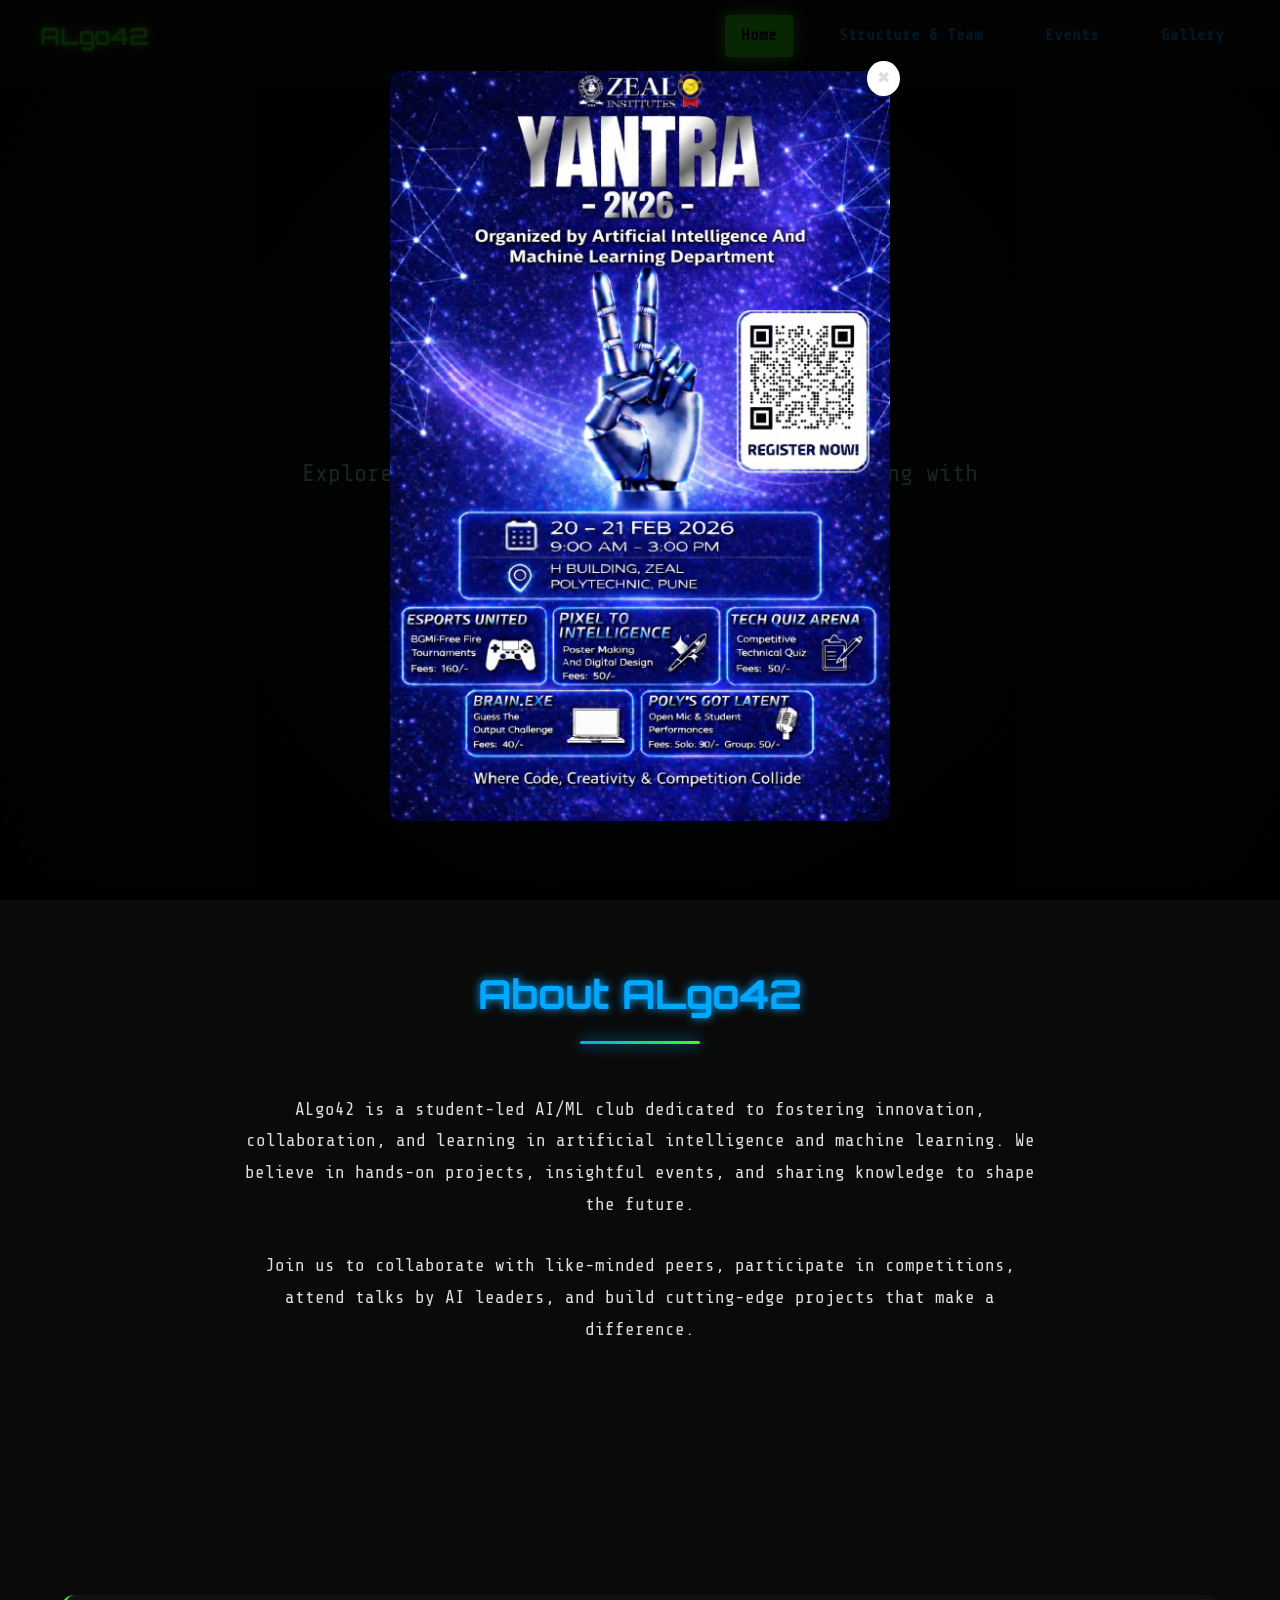
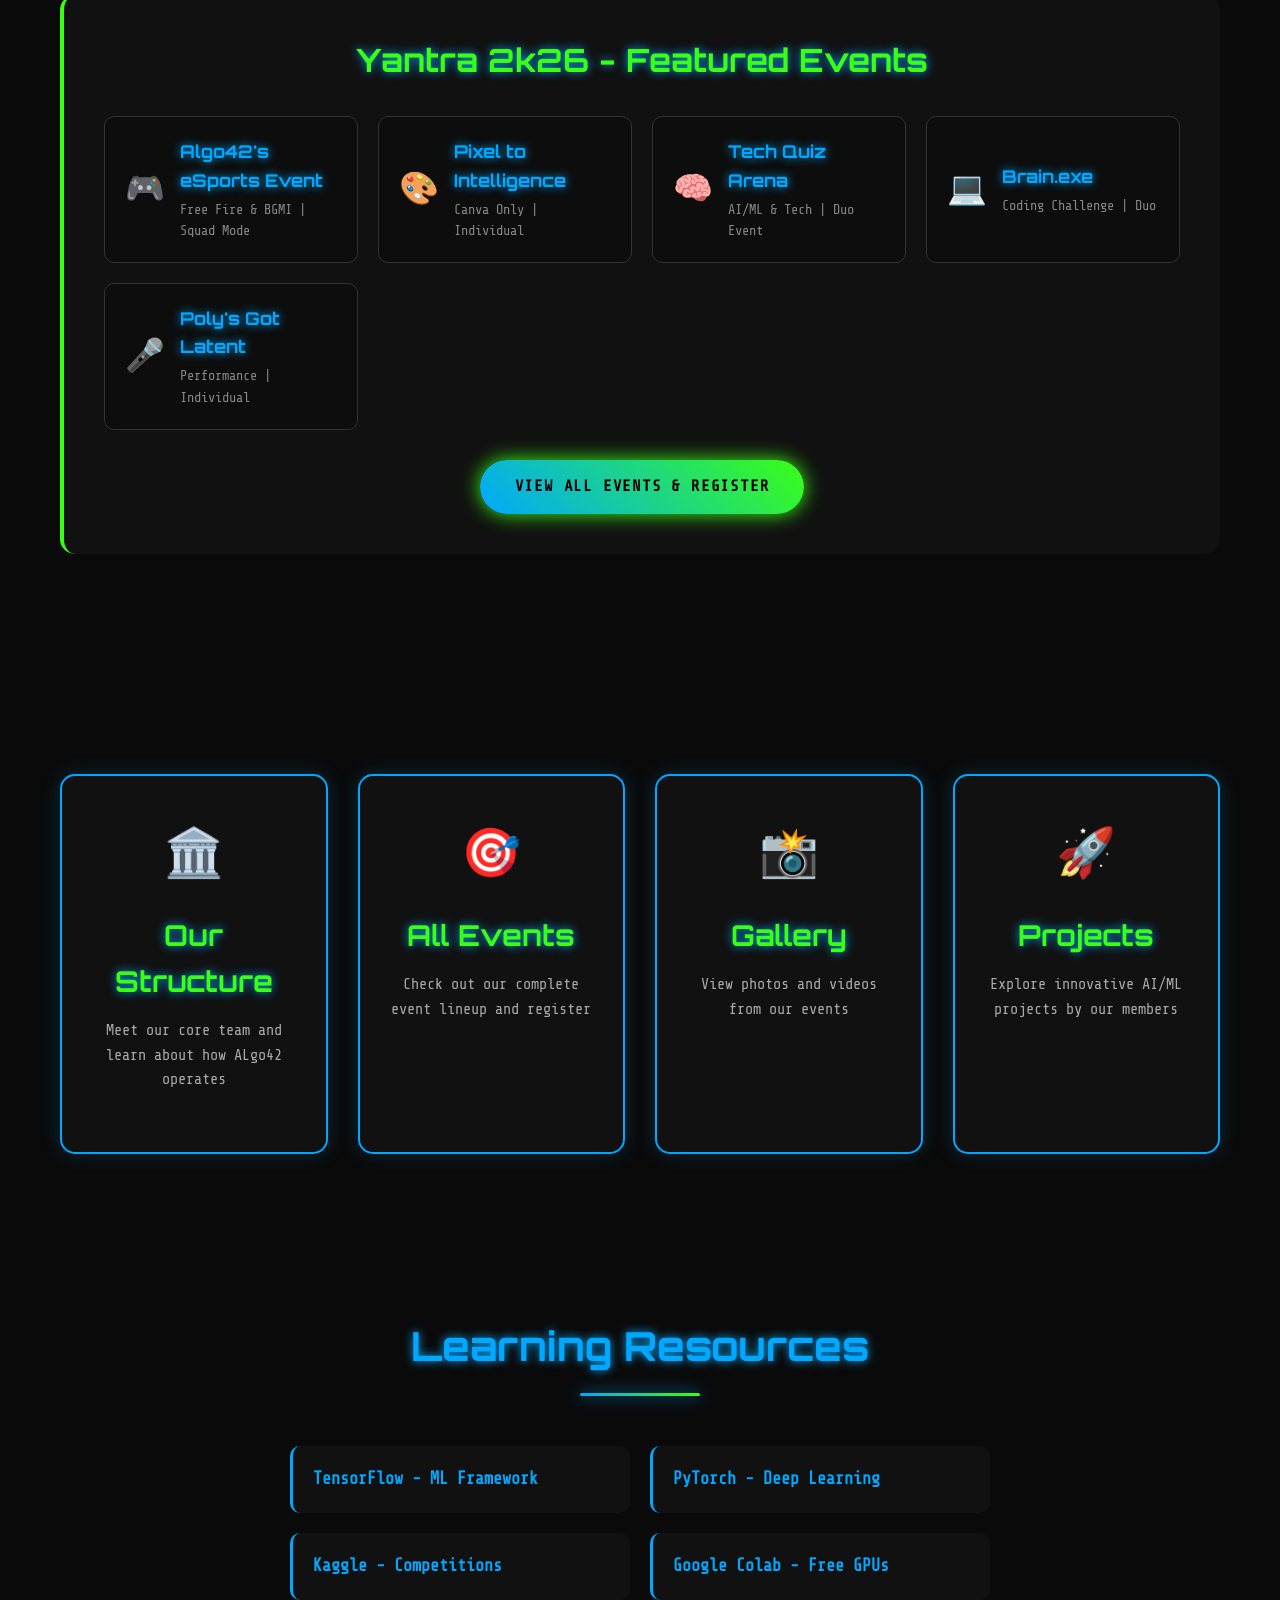
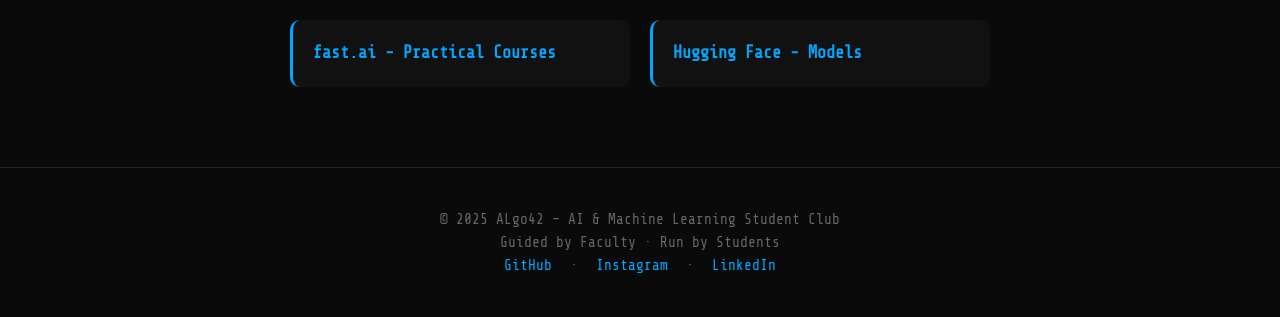
==== index.html @ fb11dc71 "Update event poster image in popup" ====
<!DOCTYPE html>
<html lang="en">
<head>
  <meta charset="UTF-8" />
  <meta name="viewport" content="width=device-width, initial-scale=1" />
  <title>ALgo42 - AI & Machine Learning Student Club | Events, Workshops & Projects</title>
  
  <!-- SEO Meta Tags -->
  <meta name="description" content="ALgo42 is a student-led AI/ML club fostering innovation through hands-on projects, workshops, hackathons, and tech events. Join our community of AI enthusiasts!" />
  <meta name="keywords" content="ALgo42, AI club, machine learning, student club, tech events, AI workshops, ML projects, hackathons, artificial intelligence, tech community" />
  <meta name="author" content="ALgo42 AI/ML Club" />
  <meta name="robots" content="index, follow" />
  
  <!-- Open Graph Meta Tags for Social Media -->
  <meta property="og:title" content="ALgo42 - AI & Machine Learning Student Club" />
  <meta property="og:description" content="Join ALgo42 for AI/ML events, workshops, and projects. First Fest 2025 coming soon!" />
  <meta property="og:type" content="website" />
  <meta property="og:url" content="https://algo42.vercel.app" />
  <meta property="og:image" content="https://algo42.vercel.app/assets/images/og-image.jpg" />
  <meta property="og:site_name" content="ALgo42" />
  
  <!-- Twitter Card Meta Tags -->
  <meta name="twitter:card" content="summary_large_image" />
  <meta name="twitter:title" content="ALgo42 - AI & ML Student Club" />
  <meta name="twitter:description" content="Student-led AI/ML club with events, workshops, and projects." />
  <meta name="twitter:image" content="https://algo42.vercel.app/assets/images/twitter-card.jpg" />
  
  <!-- Canonical URL -->
  <link rel="canonical" href="https://algo42.vercel.app/" />
  
  <!-- Structured Data (JSON-LD) -->
  <script type="application/ld+json">
  {
    "@context": "https://schema.org",
    "@type": "Organization",
    "name": "ALgo42",
    "description": "Student AI/ML club dedicated to fostering innovation in artificial intelligence and machine learning",
    "url": "https://algo42.vercel.app",
    "logo": "https://algo42.vercel.app/assets/images/logo.png",
    "sameAs": [
      "https://github.com/algo42",
      "https://instagram.com/algo42",
      "https://linkedin.com/company/algo42"
    ],
    "contactPoint": {
      "@type": "ContactPoint",
      "contactType": "General Inquiry",
      "email": "contact@algo42.com"
    }
  }
  </script>
  
  <link rel="icon" href="data:,">
  
  <link rel="stylesheet" href="css/style.css">
</head>
<!-- Poster Popup -->
<div id="posterPopup" class="popup-overlay">
  
  <div class="popup-content">
    <span class="close-btn" onclick="closePopup()">✖</span>

    <a href="/registration.html">
      <img src="PosterYantra2k26.jpeg" alt="Event Poster" class="popup-poster">
    </a>

  </div>

</div>
<script>

window.onload = function() {
  document.getElementById("posterPopup").style.display = "flex";
}

function closePopup() {
  document.getElementById("posterPopup").style.display = "none";
}

</script>

<body>

  <nav>
    <div class="nav-container">
      <div class="nav-logo">ALgo42</div>
      <button class="hamburger" aria-label="Toggle menu">
        <span></span>
        <span></span>
        <span></span>
      </button>
      <ul id="nav-menu">
        <li><a href="index.html" class="active">Home</a></li>
        <li><a href="structure.html">Structure & Team</a></li>
        <li><a href="events.html">Events</a></li>
        <li><a href="gallery.html">Gallery</a></li>
      </ul>
    </div>
  </nav>

  <header id="hero">
    <h1>ALgo42</h1>
    <p>Explore the frontier of AI and Machine Learning with us. Innovate. Learn. Create.</p>
    <a href="events.html" class="btn">Register Here!</a>
  </header>

  <main>

    <!-- About Section -->
    <section id="about" class="fade-in">
      <div class="section-header">
        <h2>About ALgo42</h2>
      </div>
      <p>
        ALgo42 is a student-led AI/ML club dedicated to fostering innovation, collaboration, and learning in artificial intelligence and machine learning. We believe in hands-on projects, insightful events, and sharing knowledge to shape the future.
      </p>
      <p>
        Join us to collaborate with like-minded peers, participate in competitions, attend talks by AI leaders, and build cutting-edge projects that make a difference.
      </p>
    </section>

    <!-- Featured Events -->
    <section class="fade-in">
      <div class="events-preview">
        <h3>Yantra 2k26 - Featured Events</h3>
        <div class="event-quick-list">
          
          <a href="events.html#esports" class="event-quick-item">
            <span class="event-icon-small">🎮</span>
            <div class="event-info">
              <h4>Algo42's eSports Event</h4>
              <p>Free Fire & BGMI | Squad Mode</p>
            </div>
          </a>

          <a href="events.html#poster" class="event-quick-item">
            <span class="event-icon-small">🎨</span>
            <div class="event-info">
              <h4>Pixel to Intelligence</h4>
              <p>Canva Only | Individual</p>
            </div>
          </a>

          <a href="events.html#quiz" class="event-quick-item">
            <span class="event-icon-small">🧠</span>
            <div class="event-info">
              <h4>Tech Quiz Arena</h4>
              <p>AI/ML & Tech | Duo Event</p>
            </div>
          </a>

          <a href="events.html#output" class="event-quick-item">
            <span class="event-icon-small">💻</span>
            <div class="event-info">
              <h4>Brain.exe</h4>
              <p>Coding Challenge | Duo</p>
            </div>
          </a>

          <a href="events.html#openmic" class="event-quick-item">
            <span class="event-icon-small">🎤</span>
            <div class="event-info">
              <h4>Poly's Got Latent</h4>
              <p>Performance | Individual</p>
            </div>
          </a>



        </div>
        <div class="view-all-events">
          <a href="events.html" class="btn">View All Events & Register</a>
        </div>
      </div>
    </section>

    <!-- Quick Links -->
    <section class="fade-in">
      <div class="quick-links">
        
        <a href="structure.html" class="quick-link-card">
          <span class="icon">🏛️</span>
          <h3>Our Structure</h3>
          <p>Meet our core team and learn about how ALgo42 operates</p>
        </a>

        <a href="events.html" class="quick-link-card">
          <span class="icon">🎯</span>
          <h3>All Events</h3>
          <p>Check out our complete event lineup and register</p>
        </a>

        <a href="gallery.html" class="quick-link-card">
          <span class="icon">📸</span>
          <h3>Gallery</h3>
          <p>View photos and videos from our events</p>
        </a>

        <div class="quick-link-card">
          <span class="icon">🚀</span>
          <h3>Projects</h3>
          <p>Explore innovative AI/ML projects by our members</p>
        </div>

      </div>
    </section>

    <!-- Resources -->
    <section id="resources" class="fade-in">
      <div class="section-header">
        <h2>Learning Resources</h2>
      </div>
      <ul class="resource-list">
        <li><a href="https://www.tensorflow.org/" target="_blank" rel="noopener noreferrer">TensorFlow - ML Framework</a></li>
        <li><a href="https://pytorch.org/" target="_blank" rel="noopener noreferrer">PyTorch - Deep Learning</a></li>
        <li><a href="https://www.kaggle.com/" target="_blank" rel="noopener noreferrer">Kaggle - Competitions</a></li>
        <li><a href="https://colab.research.google.com/" target="_blank" rel="noopener noreferrer">Google Colab - Free GPUs</a></li>
        <li><a href="https://fast.ai/" target="_blank" rel="noopener noreferrer">fast.ai - Practical Courses</a></li>
        <li><a href="https://huggingface.co/" target="_blank" rel="noopener noreferrer">Hugging Face - Models</a></li>
      </ul>
    </section>

  </main>

  <footer>
    <p>© 2025 ALgo42 – AI & Machine Learning Student Club</p>
    <p>Guided by Faculty · Run by Students</p>
    <p>
      <a href="https://github.com/algo42" target="_blank" rel="noopener noreferrer">GitHub</a> ·
      <a href="https://instagram.com/algo42" target="_blank" rel="noopener noreferrer">Instagram</a> ·
      <a href="https://linkedin.com/company/algo42" target="_blank" rel="noopener noreferrer">LinkedIn</a>
    </p>
  </footer>

  <script src="js/main.js" defer></script>

  <!-- Vercel Speed Insights -->
  <script>
    window.si = window.si || function () { (window.siq = window.siq || []).push(arguments); };
  </script>
  <script defer src="/_vercel/speed-insights/script.js"></script>

</body>
</html>
---- css/style.css ----
@import url('https://fonts.googleapis.com/css2?family=Orbitron:wght@500;700&family=Share+Tech+Mono&display=swap');

:root {
  --electric-blue: #00a8ff;
  --neon-green: #39ff14;
  --black-bg: #0a0a0a;
  --glow-blue: #00ccff;
  --glow-green: #4dff4d;
}

* {
  box-sizing: border-box;
  margin: 0;
  padding: 0;
  scroll-behavior: smooth;
}
.popup-overlay {
  position: fixed;
  top: 0;
  left: 0;
  width: 100%;
  height: 100%;
  background: rgba(0,0,0,0.85);
  display: flex;
  justify-content: center;
  align-items: center;
  z-index: 9999;
}

.popup-content {
  position: relative;
  max-width: 500px;
}

.popup-poster {
  width: 100%;
  border-radius: 10px;
  cursor: pointer;
}

.close-btn {
  position: absolute;
  top: -10px;
  right: -10px;
  background: white;
  padding: 5px 10px;
  cursor: pointer;
  border-radius: 50%;
}

body {
  font-family: 'Share Tech Mono', monospace;
  background-color: var(--black-bg);
  color: #ddd;
  line-height: 1.6;
  overflow-x: hidden;
}

a {
  color: var(--electric-blue);
  text-decoration: none;
  transition: color 0.3s ease;
}

a:hover {
  color: var(--neon-green);
  text-shadow: 0 0 10px var(--neon-green);
}

h1, h2, h3, h4 {
  font-family: 'Orbitron', sans-serif;
  color: var(--electric-blue);
  text-shadow: 0 0 10px var(--electric-blue);
}

/* Navigation */
nav {
  background-color: #111;
  position: sticky;
  top: 0;
  z-index: 1000;
  box-shadow: 0 0 15px rgba(0, 168, 255, 0.3);
  padding: 15px 20px;
}

.nav-container {
  max-width: 1200px;
  margin: 0 auto;
  display: flex;
  justify-content: space-between;
  align-items: center;
}

.nav-logo {
  font-family: 'Orbitron', sans-serif;
  font-size: 1.5rem;
  color: var(--neon-green);
  text-shadow: 0 0 10px var(--neon-green);
  font-weight: 700;
}

.hamburger {
  display: none;
  flex-direction: column;
  gap: 5px;
  background: none;
  border: none;
  cursor: pointer;
  padding: 8px;
  z-index: 1001;
}

.hamburger span {
  width: 28px;
  height: 3px;
  background: var(--neon-green);
  border-radius: 2px;
  transition: all 0.3s ease;
}

.hamburger.active span:nth-child(1) {
  transform: rotate(45deg) translate(8px, 8px);
}

.hamburger.active span:nth-child(2) {
  opacity: 0;
}

.hamburger.active span:nth-child(3) {
  transform: rotate(-45deg) translate(7px, -7px);
}

nav ul {
  display: flex;
  list-style: none;
  gap: 30px;
  align-items: center;
}

nav a {
  padding: 8px 16px;
  border-radius: 4px;
  font-weight: 600;
  transition: all 0.3s ease;
  display: block;
}

nav a:hover, nav a.active {
  background-color: var(--neon-green);
  color: black;
  box-shadow: 0 0 15px var(--neon-green);
}

/* Hero Section */
#hero {
  display: flex;
  flex-direction: column;
  justify-content: center;
  align-items: center;
  min-height: 90vh;
  text-align: center;
  padding: 100px 20px;
  background: radial-gradient(circle at center, rgba(0, 168, 255, 0.05), transparent);
}

#hero h1 {
  font-size: 5rem;
  margin-bottom: 0.3em;
  letter-spacing: 0.15em;
  color: var(--neon-green);
  text-shadow: 0 0 20px var(--neon-green), 0 0 40px var(--electric-blue);
  animation: glow 2s ease-in-out infinite alternate;
}

@keyframes glow {
  from { text-shadow: 0 0 20px var(--neon-green), 0 0 40px var(--electric-blue); }
  to { text-shadow: 0 0 30px var(--neon-green), 0 0 60px var(--electric-blue); }
}

#hero p {
  font-size: 1.5rem;
  max-width: 700px;
  margin-bottom: 2em;
  color: #aaffaa;
  line-height: 1.8;
}

.btn {
  background: linear-gradient(45deg, var(--electric-blue), var(--neon-green));
  border: none;
  padding: 18px 45px;
  border-radius: 40px;
  font-size: 1.2rem;
  cursor: pointer;
  color: black;
  font-weight: 700;
  box-shadow: 0 0 20px var(--neon-green);
  transition: all 0.3s ease;
  text-transform: uppercase;
  display: inline-block;
  letter-spacing: 0.05em;
}

.btn:hover {
  transform: scale(1.05);
  box-shadow: 0 0 40px var(--neon-green);
}

/* Sections */
section {
  padding: 80px 20px;
  max-width: 1200px;
  margin: 0 auto;
}

.section-header {
  text-align: center;
  margin-bottom: 50px;
}

.section-header h2 {
  font-size: 2.5rem;
  margin-bottom: 15px;
}

.section-header::after {
  content: "";
  display: block;
  width: 120px;
  height: 3px;
  margin: 15px auto;
  background: linear-gradient(90deg, var(--electric-blue), var(--neon-green));
  border-radius: 50px;
  box-shadow: 0 0 15px var(--electric-blue);
}

#about p {
  text-align: center;
  max-width: 800px;
  margin: 0 auto 30px;
  font-size: 1.1rem;
  line-height: 1.8;
}

/* Quick Links */
.quick-links {
  display: grid;
  grid-template-columns: repeat(auto-fit, minmax(250px, 1fr));
  gap: 30px;
  margin-top: 60px;
}

.quick-link-card {
  background: #111;
  border: 2px solid var(--electric-blue);
  border-radius: 15px;
  padding: 40px 30px;
  text-align: center;
  transition: all 0.3s ease;
  box-shadow: 0 0 20px rgba(0, 168, 255, 0.2);
  cursor: pointer;
}

.quick-link-card:hover {
  transform: translateY(-10px);
  box-shadow: 0 0 40px var(--neon-green);
  border-color: var(--neon-green);
}

.quick-link-card h3 {
  font-size: 1.8rem;
  margin-bottom: 15px;
  color: var(--neon-green);
}

.quick-link-card p {
  color: #aaa;
  margin-bottom: 20px;
  font-size: 0.95rem;
}

.quick-link-card .icon {
  font-size: 3rem;
  margin-bottom: 20px;
  display: block;
}

/* Featured Events Section */
.events-preview {
  background: #111;
  border-radius: 15px;
  padding: 40px;
  margin-top: 60px;
  border-left: 4px solid var(--neon-green);
}

.events-preview h3 {
  font-size: 2rem;
  margin-bottom: 30px;
  color: var(--neon-green);
  text-align: center;
}

.event-quick-list {
  display: grid;
  grid-template-columns: repeat(auto-fit, minmax(240px, 1fr));
  gap: 20px;
  margin-bottom: 30px;
}

.event-quick-item {
  background: #0d0d0d;
  padding: 20px;
  border-radius: 10px;
  border: 1px solid #333;
  transition: all 0.3s ease;
  display: flex;
  align-items: center;
  gap: 15px;
}

.event-quick-item:hover {
  border-color: var(--electric-blue);
  transform: translateX(5px);
  box-shadow: 0 0 20px rgba(0, 168, 255, 0.2);
}

.event-quick-item .event-icon-small {
  font-size: 2rem;
  flex-shrink: 0;
}

.event-quick-item .event-info {
  flex: 1;
}

.event-quick-item h4 {
  font-size: 1.1rem;
  margin-bottom: 5px;
  color: var(--electric-blue);
}

.event-quick-item p {
  font-size: 0.85rem;
  color: #888;
}

.view-all-events {
  text-align: center;
  margin-top: 30px;
}

.view-all-events .btn {
  padding: 14px 35px;
  font-size: 1rem;
}

/* Resources Section */
.resource-list {
  list-style-type: none;
  padding: 0;
  max-width: 700px;
  margin: 0 auto;
  display: grid;
  grid-template-columns: repeat(auto-fit, minmax(280px, 1fr));
  gap: 20px;
}

.resource-list li {
  background: #111;
  padding: 20px;
  border-radius: 10px;
  border-left: 3px solid var(--electric-blue);
  transition: all 0.3s ease;
}

.resource-list li:hover {
  border-left-color: var(--neon-green);
  transform: translateX(5px);
  box-shadow: 0 0 20px rgba(57, 255, 20, 0.2);
}

.resource-list a {
  font-weight: 600;
  font-size: 1.05rem;
}

/* Footer */
footer {
  text-align: center;
  padding: 40px 20px;
  border-top: 1px solid #222;
  color: #666;
  font-size: 0.9rem;
  background: #0a0a0a;
}

footer a {
  color: var(--electric-blue);
  margin: 0 10px;
}

/* Fade-in animation */
.fade-in {
  opacity: 0;
  transform: translateY(30px);
  transition: opacity 0.8s ease, transform 0.8s ease;
}

.fade-in.visible {
  opacity: 1;
  transform: translateY(0);
}

/* Page Header (Common to subpages) */
.page-header {
  text-align: center;
  padding: 80px 20px 60px;
  background: radial-gradient(circle at center, rgba(0, 168, 255, 0.05), transparent);
}

.page-header h1 {
  font-size: 3.5rem;
  margin-bottom: 0.3em;
  color: var(--neon-green);
  text-shadow: 0 0 20px var(--neon-green), 0 0 40px var(--electric-blue);
}

.page-header p {
  font-size: 1.2rem;
  max-width: 700px;
  margin: 0 auto;
  color: #aaa;
}

/* Structure & Team Specific Styles */
.structure-container {
  display: flex;
  flex-direction: column;
  align-items: center;
  gap: 25px;
  padding: 40px 20px;
}

.org-node {
  background: #111;
  border: 2px solid var(--electric-blue);
  border-radius: 15px;
  padding: 25px 35px;
  min-width: 250px;
  max-width: 90%;
  text-align: center;
  position: relative;
  box-shadow: 0 0 20px rgba(0, 168, 255, 0.3);
  transition: all 0.3s ease;
}

.org-node:hover {
  transform: translateY(-5px);
  box-shadow: 0 0 30px var(--neon-green);
  border-color: var(--neon-green);
}

.org-node h3 {
  font-size: 1.4rem;
  margin-bottom: 10px;
  color: var(--neon-green);
}

.org-node p {
  font-size: 0.95rem;
  color: #bbb;
  margin: 5px 0;
}

.org-node .description {
  display: none;
  margin-top: 18px;
  padding-top: 18px;
  border-top: 1px solid #333;
  font-size: 0.88rem;
  color: #888;
  line-height: 1.6;
}

.org-node:hover .description {
  display: block;
}

.connector {
  width: 2px;
  height: 30px;
  background: linear-gradient(180deg, var(--electric-blue), var(--neon-green));
  box-shadow: 0 0 10px var(--electric-blue);
}

.leadership-row {
  display: flex;
  gap: 20px;
  flex-wrap: wrap;
  justify-content: center;
  width: 100%;
}

.departments-grid {
  display: grid;
  grid-template-columns: repeat(auto-fit, minmax(200px, 1fr));
  gap: 20px;
  width: 100%;
  max-width: 1000px;
}

.team-grid {
  display: grid;
  grid-template-columns: repeat(auto-fit, minmax(260px, 1fr));
  gap: 25px;
  margin-top: 40px;
}

.team-card {
  background: linear-gradient(135deg, #111 0%, #0d0d0d 100%);
  border: 1px solid #333;
  border-radius: 15px;
  padding: 25px;
  text-align: center;
  transition: all 0.3s ease;
  box-shadow: 0 0 15px rgba(0, 168, 255, 0.2);
  position: relative;
  overflow: hidden;
}

.team-card::before {
  content: '';
  position: absolute;
  top: 0;
  left: 0;
  width: 100%;
  height: 4px;
  background: linear-gradient(90deg, var(--electric-blue), var(--neon-green));
  opacity: 0;
  transition: opacity 0.3s ease;
}

.team-card:hover::before {
  opacity: 1;
}

.team-card:hover {
  transform: translateY(-8px);
  box-shadow: 0 0 30px var(--neon-green);
  border-color: var(--neon-green);
}

.team-card h3 {
  font-size: 1.5rem;
  margin-bottom: 10px;
  color: var(--neon-green);
}

.team-card .role {
  color: var(--electric-blue);
  font-size: 0.95rem;
  margin-bottom: 12px;
  font-weight: 600;
}

.team-card .name {
  font-size: 1.15rem;
  color: #ddd;
  font-weight: 700;
  margin-bottom: 18px;
  letter-spacing: 0.05em;
}

.team-card .bio-space {
  min-height: 60px;
  padding: 15px;
  background: #0a0a0a;
  border-radius: 10px;
  font-size: 0.85rem;
  color: #888;
  font-style: italic;
  border: 1px dashed #333;
  line-height: 1.6;
}

.workflow {
  background: #111;
  border-radius: 15px;
  padding: 30px;
  margin: 40px 0;
  border-left: 4px solid var(--neon-green);
}

.workflow h3 {
  font-size: 1.6rem;
  margin-bottom: 20px;
  color: var(--neon-green);
}

.workflow ol {
  padding-left: 25px;
  line-height: 1.9;
}

.workflow li {
  margin-bottom: 12px;
  font-size: 1rem;
}

.workflow li strong {
  color: var(--electric-blue);
}

/* Events Specific Styles */
.page-header .subtitle {
  font-size: 1.5rem;
  color: var(--electric-blue);
  margin-bottom: 15px;
  font-family: 'Orbitron', sans-serif;
  text-shadow: 0 0 10px var(--electric-blue);
}

.events-grid {
  display: grid;
  grid-template-columns: repeat(auto-fit, minmax(320px, 1fr));
  gap: 30px;
  margin-top: 40px;
}

.event-card {
  background: linear-gradient(135deg, #111 0%, #0d0d0d 100%);
  border-radius: 20px;
  padding: 30px;
  border: 2px solid #333;
  box-shadow: 0 0 25px rgba(0, 168, 255, 0.15);
  transition: all 0.4s ease;
  position: relative;
  overflow: hidden;
}

.event-card::before {
  content: '';
  position: absolute;
  top: 0;
  left: 0;
  width: 100%;
  height: 5px;
  background: linear-gradient(90deg, var(--electric-blue), var(--neon-green));
  opacity: 0;
  transition: opacity 0.3s ease;
}

.event-card:hover::before {
  opacity: 1;
}

.event-card:hover {
  transform: translateY(-10px);
  box-shadow: 0 0 40px var(--neon-green), 0 5px 30px rgba(57, 255, 20, 0.2);
  border-color: var(--neon-green);
}

.event-card h3 {
  font-size: 1.8rem;
  margin-bottom: 20px;
  color: var(--neon-green);
  display: flex;
  align-items: center;
  gap: 12px;
  flex-wrap: wrap;
}

.event-icon {
  font-size: 2rem;
  filter: drop-shadow(0 0 10px var(--neon-green));
}

.event-meta {
  display: grid;
  gap: 10px;
  margin-bottom: 25px;
  padding-bottom: 20px;
  border-bottom: 1px solid #333;
}

.event-meta-item {
  display: flex;
  align-items: center;
  gap: 10px;
  font-size: 0.9rem;
  flex-wrap: wrap;
}

.event-meta-item .label {
  color: var(--electric-blue);
  font-weight: 600;
  min-width: 75px;
}

.event-meta-item .value {
  color: #bbb;
}

.event-details {
  margin: 25px 0;
}

.event-details h4 {
  font-size: 1.1rem;
  margin: 20px 0 12px;
  color: var(--electric-blue);
  display: flex;
  align-items: center;
  gap: 8px;
}

.detail-icon {
  font-size: 1rem;
}

.placeholder {
  padding: 15px;
  background: #0a0a0a;
  border-radius: 10px;
  border: 1px dashed #333;
  color: #666;
  font-size: 0.85rem;
  font-style: italic;
  min-height: 55px;
  display: flex;
  align-items: center;
  justify-content: center;
  transition: all 0.3s ease;
}

.placeholder:hover {
  border-color: #555;
  color: #888;
}

.event-team {
  margin-top: 25px;
  padding-top: 25px;
  border-top: 1px solid #333;
  background: #0d0d0d;
  padding: 20px;
  border-radius: 10px;
}

.event-team h4 {
  font-size: 1rem;
  margin-bottom: 15px;
  color: var(--neon-green);
}

.team-member {
  display: flex;
  align-items: center;
  gap: 10px;
  margin-bottom: 10px;
  font-size: 0.9rem;
  flex-wrap: wrap;
}

.team-member .role-label {
  color: var(--electric-blue);
  font-weight: 600;
  min-width: 85px;
}

.team-member .name-input {
  background: #111;
  border: 1px solid #333;
  border-radius: 6px;
  padding: 6px 12px;
  color: #888;
  font-size: 0.85rem;
  font-style: italic;
  flex: 1;
  min-width: 120px;
}

.event-actions {
  margin-top: 30px;
  display: flex;
  gap: 12px;
  flex-wrap: wrap;
}

.btn-primary {
  background: linear-gradient(45deg, var(--electric-blue), var(--neon-green));
  color: black;
  box-shadow: 0 0 20px rgba(57, 255, 20, 0.3);
}

.btn-primary:hover {
  transform: scale(1.05);
  box-shadow: 0 0 30px var(--neon-green);
}

.btn-secondary {
  background: transparent;
  border: 2px solid var(--electric-blue);
  color: var(--electric-blue);
}

.btn-secondary:hover {
  background: var(--electric-blue);
  color: black;
  box-shadow: 0 0 20px var(--electric-blue);
}

.rules-list {
  padding-left: 25px;
  color: #bbb;
  line-height: 1.8;
}

.rules-list li {
  margin-bottom: 10px;
  color: #bbb;
}

.rules-list li::marker {
  color: var(--neon-green);
  font-weight: 600;
}

/* Gallery Specific Styles */
.filter-buttons {
  display: flex;
  justify-content: center;
  gap: 15px;
  flex-wrap: wrap;
  margin-bottom: 50px;
}

.filter-btn {
  padding: 12px 28px;
  background: transparent;
  border: 2px solid var(--electric-blue);
  color: var(--electric-blue);
  border-radius: 30px;
  font-weight: 600;
  cursor: pointer;
  font-size: 0.95rem;
  transition: all 0.3s ease;
  font-family: 'Share Tech Mono', monospace;
}

.filter-btn:hover, .filter-btn.active {
  background: var(--neon-green);
  color: black;
  border-color: var(--neon-green);
  box-shadow: 0 0 20px var(--neon-green);
}

.gallery-section-title {
  font-size: 2rem;
  margin: 60px 0 30px;
  text-align: center;
  color: var(--neon-green);
  text-shadow: 0 0 15px var(--neon-green);
}

.gallery-grid {
  display: grid;
  grid-template-columns: repeat(auto-fill, minmax(280px, 1fr));
  gap: 25px;
  margin-bottom: 60px;
}

.gallery-item {
  position: relative;
  aspect-ratio: 4/3;
  background: #111;
  border-radius: 15px;
  overflow: hidden;
  border: 2px solid #333;
  cursor: pointer;
  transition: all 0.3s ease;
}

.gallery-item:hover {
  transform: translateY(-8px);
  box-shadow: 0 0 30px var(--neon-green);
  border-color: var(--neon-green);
}

.gallery-item img,
.gallery-item video {
  width: 100%;
  height: 100%;
  object-fit: cover;
  transition: transform 0.3s ease;
}

.gallery-item:hover img,
.gallery-item:hover video {
  transform: scale(1.05);
}

.gallery-item .overlay {
  position: absolute;
  bottom: 0;
  left: 0;
  right: 0;
  background: linear-gradient(to top, rgba(0, 0, 0, 0.9), transparent);
  padding: 20px;
  transform: translateY(100%);
  transition: transform 0.3s ease;
}

.gallery-item:hover .overlay {
  transform: translateY(0);
}

.overlay h3 {
  font-size: 1.1rem;
  margin-bottom: 5px;
  color: var(--neon-green);
}

.overlay p {
  font-size: 0.85rem;
  color: #aaa;
}

.placeholder-gallery {
  text-align: center;
  padding: 80px 20px;
  background: #111;
  border-radius: 15px;
  border: 2px dashed #333;
}

.placeholder-gallery .icon {
  font-size: 4rem;
  margin-bottom: 20px;
  opacity: 0.5;
}

.placeholder-gallery h3 {
  font-size: 1.8rem;
  margin-bottom: 15px;
  color: var(--electric-blue);
}

.placeholder-gallery p {
  color: #888;
  font-size: 1rem;
}

.play-button {
  position: absolute;
  top: 50%;
  left: 50%;
  transform: translate(-50%, -50%);
  width: 60px;
  height: 60px;
  background: rgba(57, 255, 20, 0.9);
  border-radius: 50%;
  display: flex;
  align-items: center;
  justify-content: center;
  font-size: 1.5rem;
  color: black;
  pointer-events: none;
  box-shadow: 0 0 20px var(--neon-green);
}

.lightbox {
  display: none;
  position: fixed;
  top: 0;
  left: 0;
  width: 100%;
  height: 100%;
  background: rgba(0, 0, 0, 0.95);
  z-index: 2000;
  align-items: center;
  justify-content: center;
  padding: 20px;
}

.lightbox.active {
  display: flex;
}

.lightbox-content {
  max-width: 90%;
  max-height: 90%;
  position: relative;
}

.lightbox-content img,
.lightbox-content video {
  max-width: 100%;
  max-height: 85vh;
  border-radius: 10px;
  box-shadow: 0 0 50px rgba(57, 255, 20, 0.3);
}

.lightbox-close {
  position: absolute;
  top: -50px;
  right: 0;
  font-size: 2.5rem;
  color: var(--neon-green);
  cursor: pointer;
  background: none;
  border: none;
  padding: 10px;
}

.lightbox-close:hover {
  color: var(--electric-blue);
}

.lightbox-caption {
  text-align: center;
  margin-top: 20px;
  color: #ddd;
  font-size: 1.1rem;
}

/* Mobile Responsive */
@media (max-width: 768px) {
  .hamburger {
    display: flex;
  }

  nav ul {
    position: fixed;
    top: 0;
    right: -100%;
    height: 100vh;
    width: 70%;
    max-width: 300px;
    background: #0d0d0d;
    flex-direction: column;
    justify-content: center;
    gap: 25px;
    padding: 40px;
    transition: right 0.3s ease;
    box-shadow: -5px 0 20px rgba(0, 0, 0, 0.5);
  }

  nav ul.active {
    right: 0;
  }

  nav a {
    font-size: 1.1rem;
    width: 100%;
    text-align: center;
    padding: 12px 20px;
  }

  #hero {
    min-height: 80vh;
    padding: 80px 20px 60px;
  }

  #hero h1 {
    font-size: 2.8rem;
    letter-spacing: 0.08em;
  }

  #hero p {
    font-size: 1.1rem;
  }

  .btn {
    padding: 14px 35px;
    font-size: 1rem;
  }

  .section-header h2 {
    font-size: 2rem;
  }

  section {
    padding: 60px 20px;
  }

  .quick-links {
    grid-template-columns: 1fr;
    gap: 20px;
  }

  .quick-link-card {
    padding: 30px 20px;
  }

  .resource-list {
    grid-template-columns: 1fr;
  }

  #about p {
    font-size: 1rem;
  }

  .events-preview {
    padding: 25px;
  }

  .events-preview h3 {
    font-size: 1.6rem;
  }

  .event-quick-list {
    grid-template-columns: 1fr;
  }

  .event-quick-item {
    flex-direction: column;
    text-align: center;
  }
}

@media (max-width: 480px) {
  #hero h1 {
    font-size: 2.2rem;
  }

  #hero p {
    font-size: 1rem;
  }

  .nav-logo {
    font-size: 1.3rem;
  }

  .quick-link-card .icon {
    font-size: 2.5rem;
  }

  .quick-link-card h3 {
    font-size: 1.5rem;
  }
}
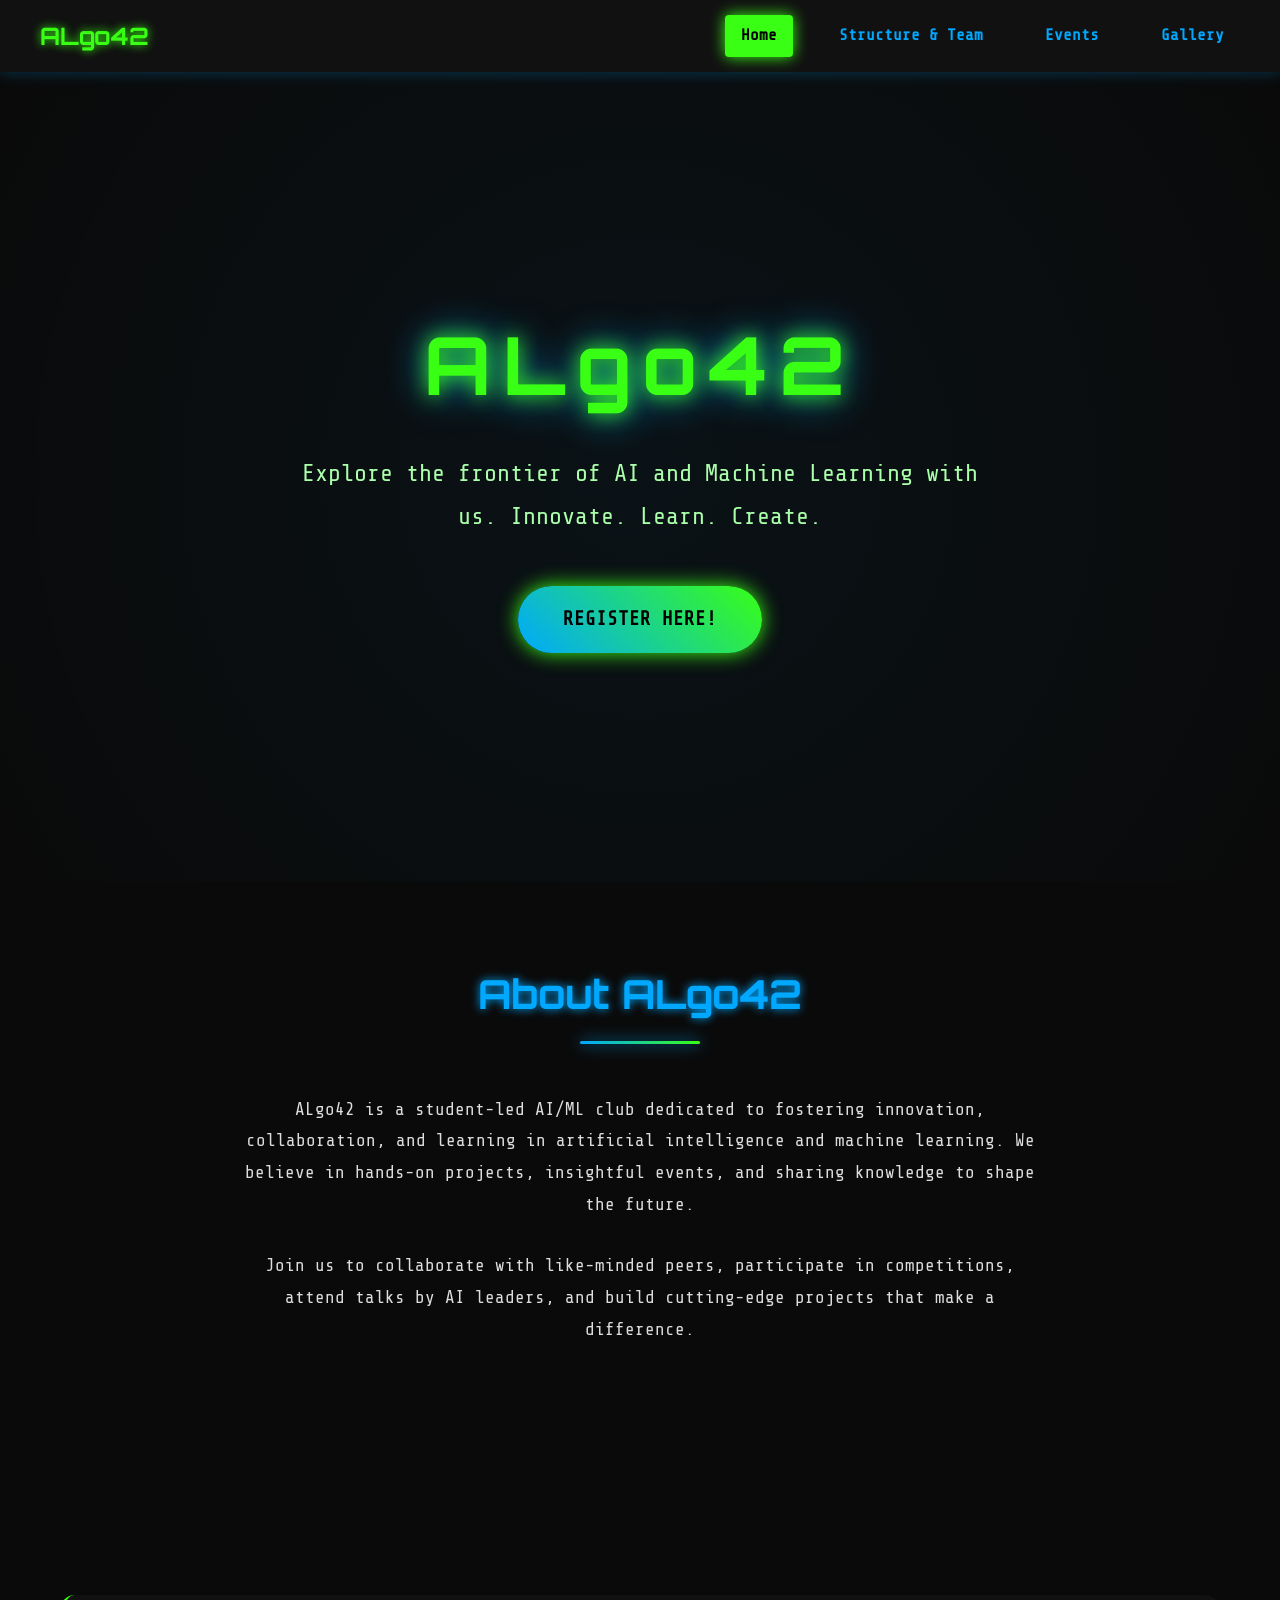
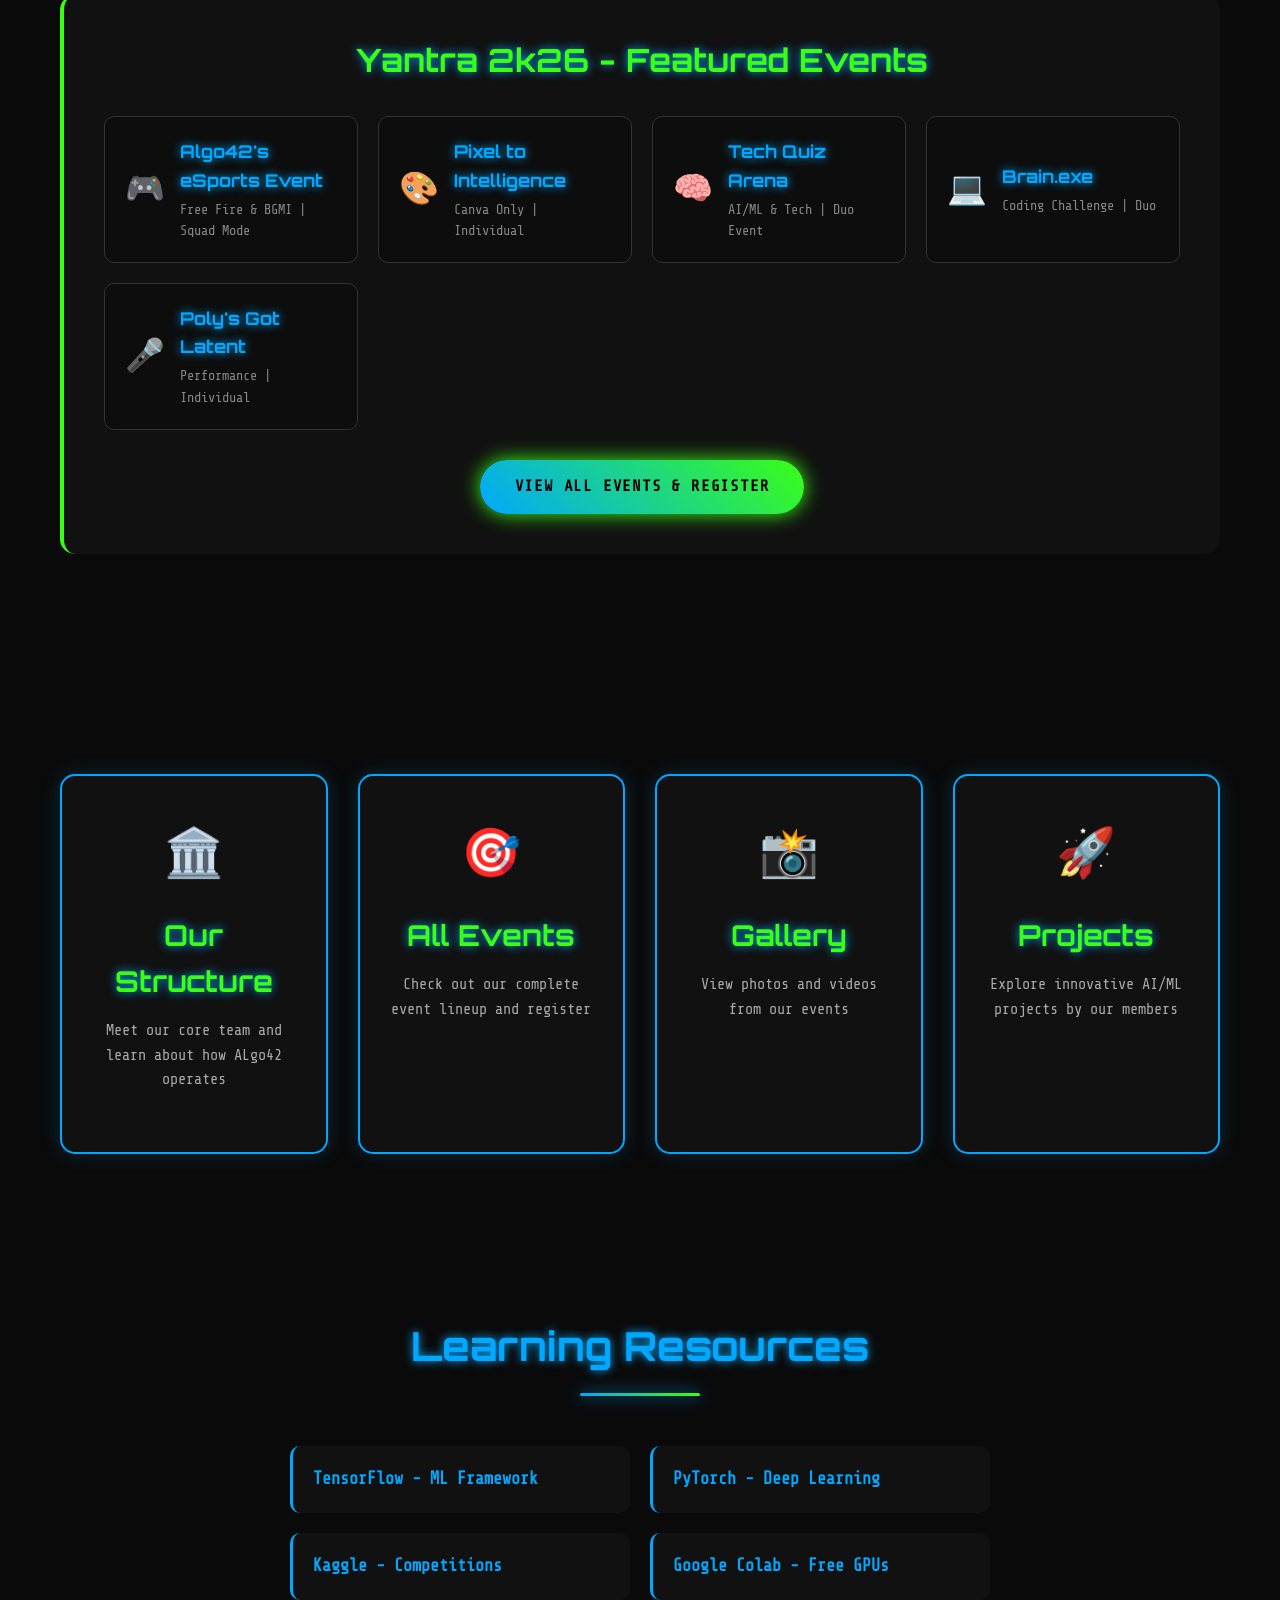
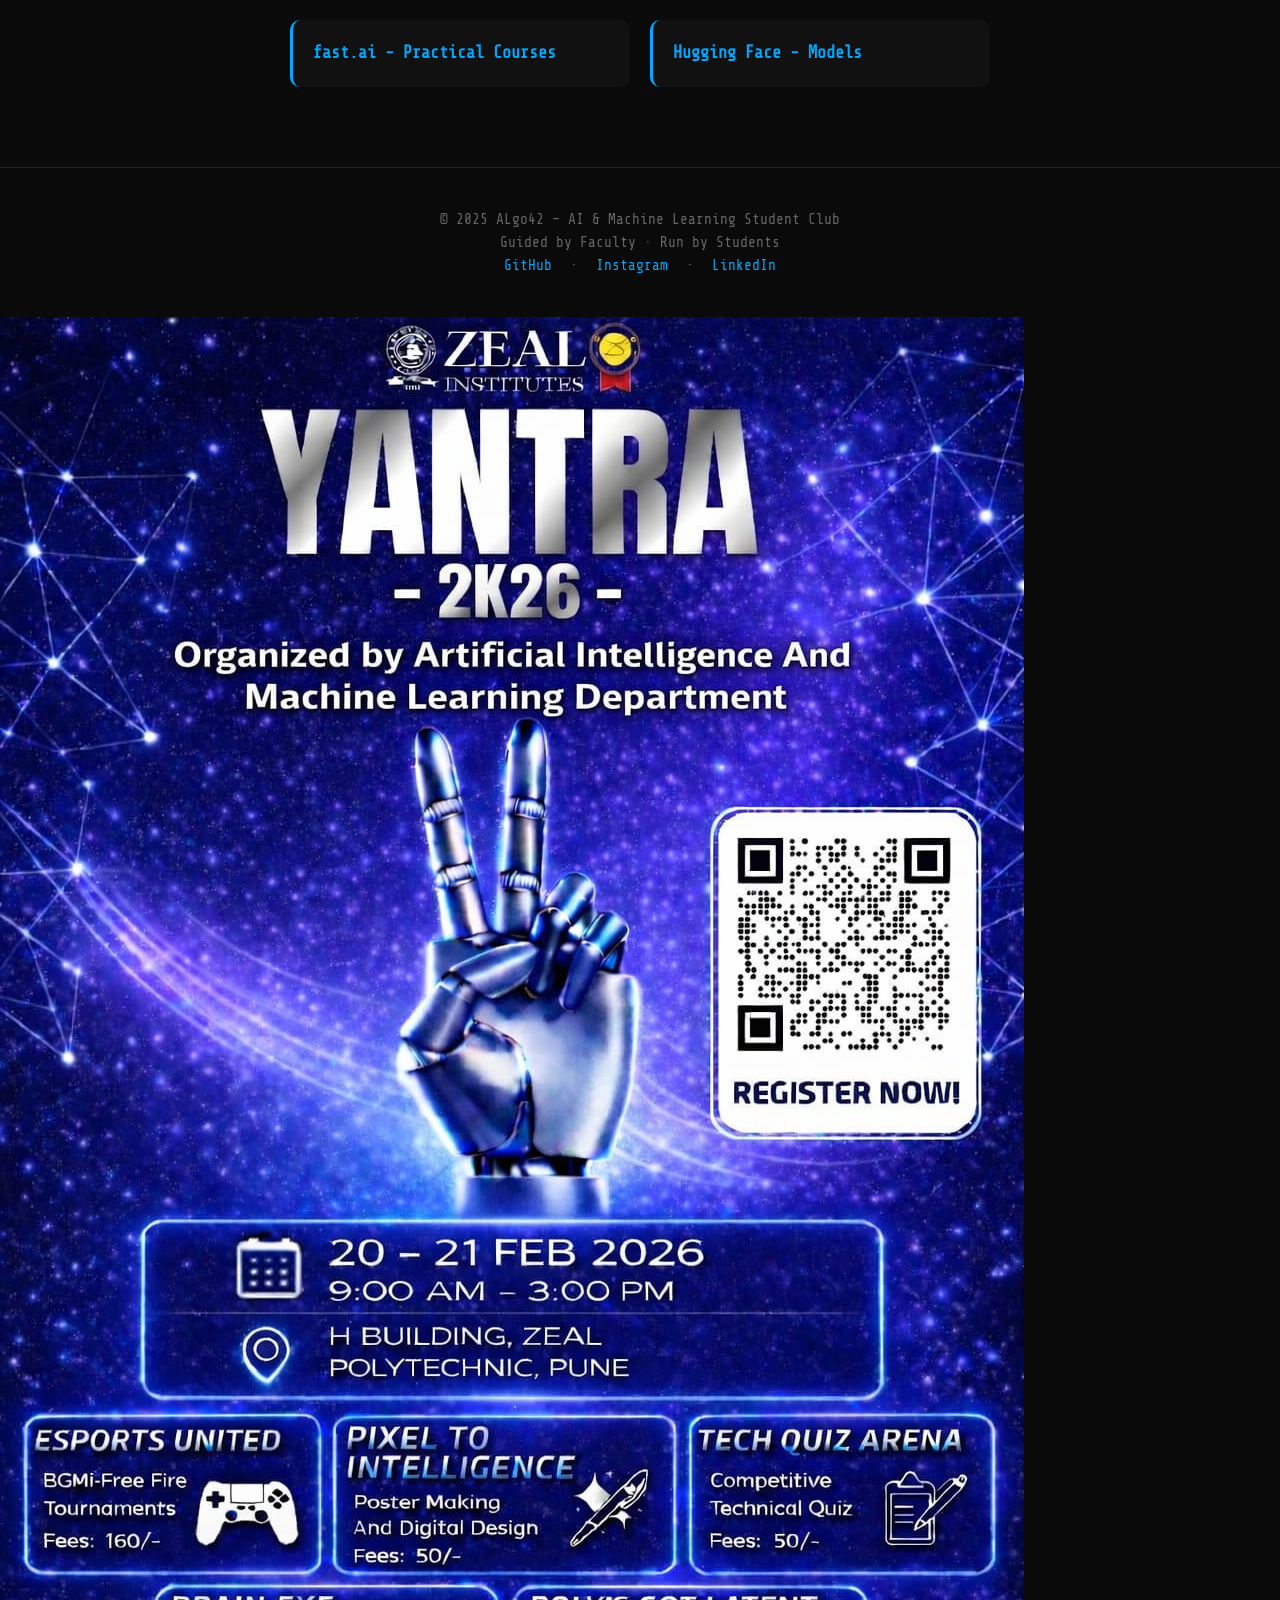
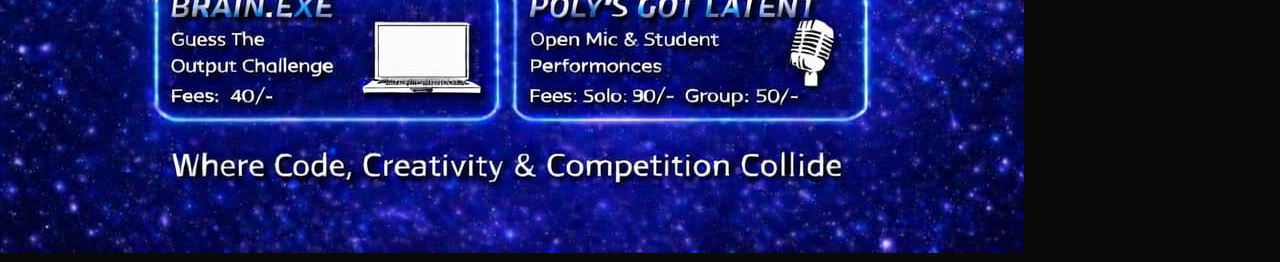
==== commit e1926fe2: "Replace poster popup with small poster popup" ====
--- a/index.html
+++ b/index.html
@@ -54,30 +54,6 @@
   
   <link rel="stylesheet" href="css/style.css">
 </head>
-<!-- Poster Popup -->
-<div id="posterPopup" class="popup-overlay">
-  
-  <div class="popup-content">
-    <span class="close-btn" onclick="closePopup()">✖</span>
-
-    <a href="/registration.html">
-      <img src="PosterYantra2k26.jpeg" alt="Event Poster" class="popup-poster">
-    </a>
-
-  </div>
-
-</div>
-<script>
-
-window.onload = function() {
-  document.getElementById("posterPopup").style.display = "flex";
-}
-
-function closePopup() {
-  document.getElementById("posterPopup").style.display = "none";
-}
-
-</script>
 
 <body>
 
@@ -240,5 +216,29 @@
   </script>
   <script defer src="/_vercel/speed-insights/script.js"></script>
 
+<!-- Small Poster Popup -->
+<div id="posterPopup" class="small-popup">
+
+  <span class="close-btn" onclick="closePopup()">✖</span>
+
+  <a href="events.html">
+    <img src="PosterYantra2k26.jpeg" alt="Event Poster">
+  </a>
+
+</div>
+<script>
+window.onload = function() {
+  if (!localStorage.getItem("posterSeen")) {
+    document.getElementById("posterPopup").style.display = "block";
+    localStorage.setItem("posterSeen", "true");
+  }
+}
+
+function closePopup() {
+  document.getElementById("posterPopup").style.display = "none";
+}
+</script>
+
+
 </body>
 </html>
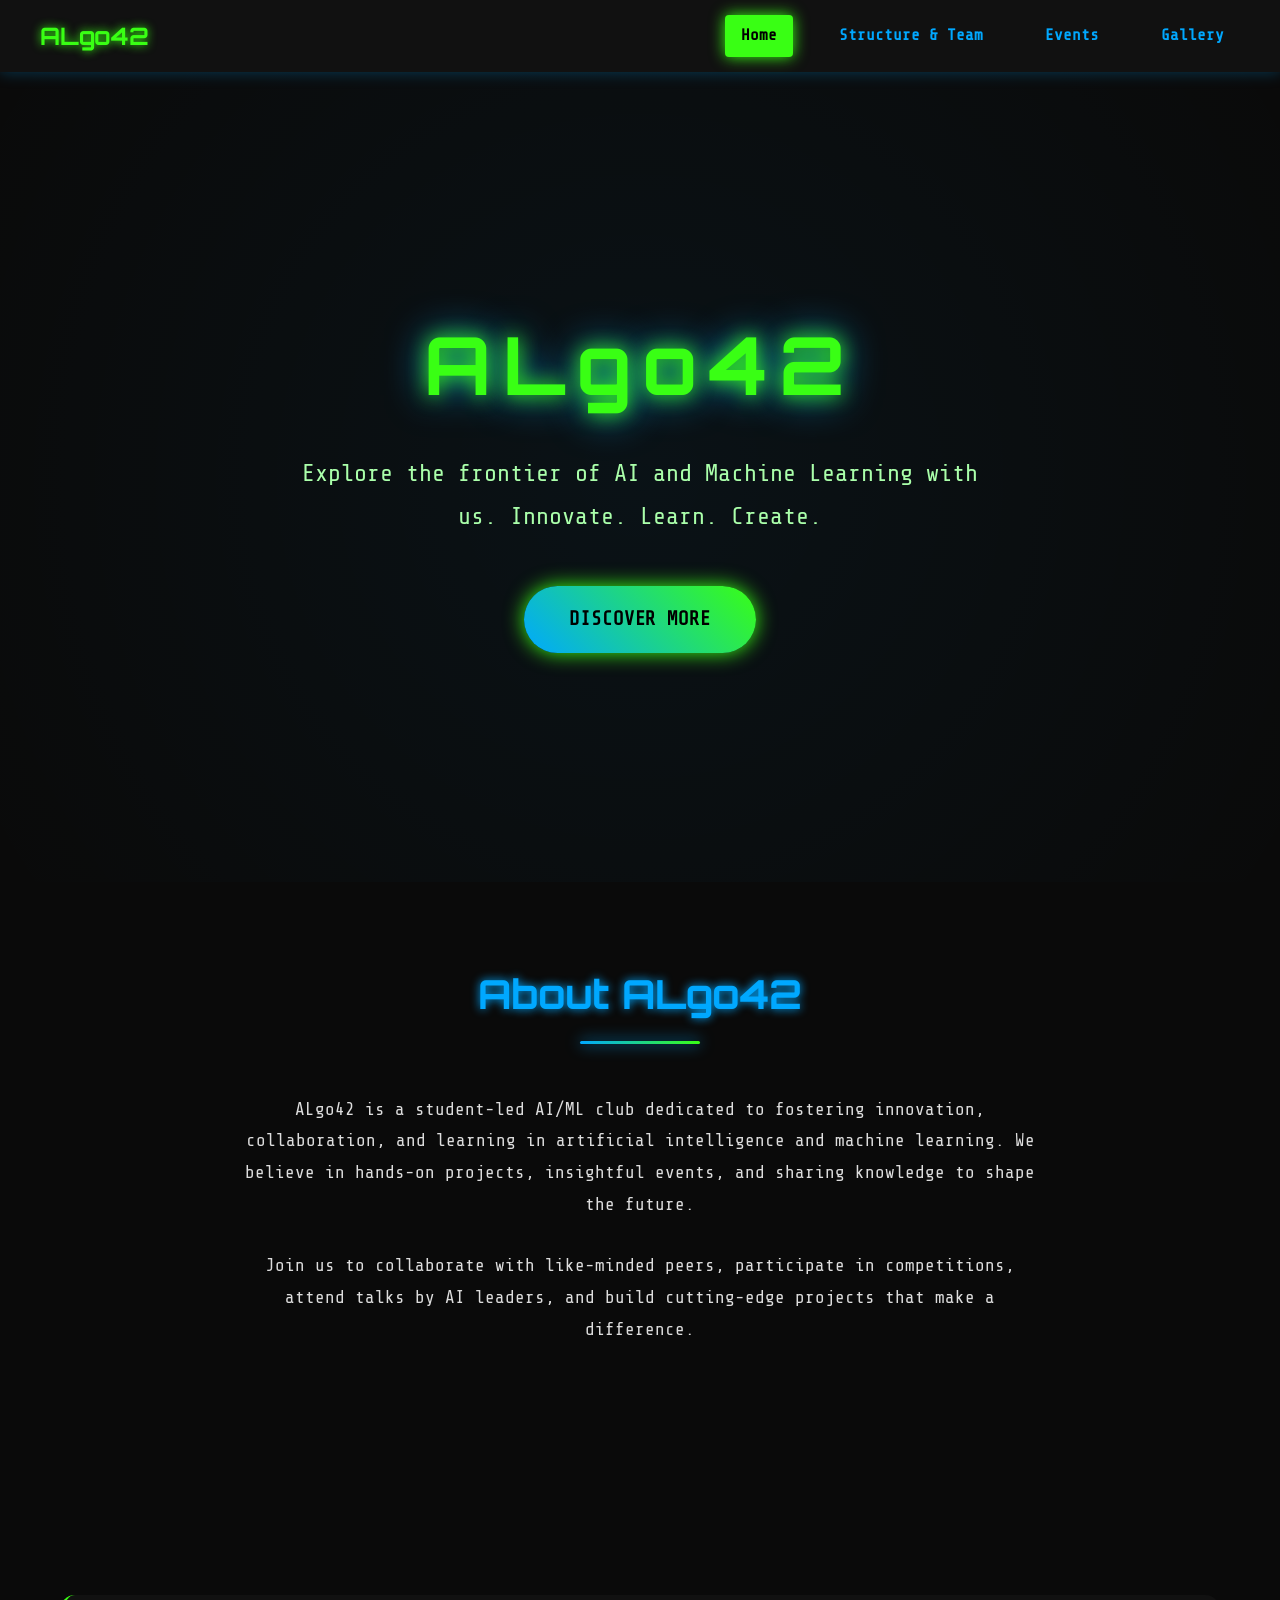
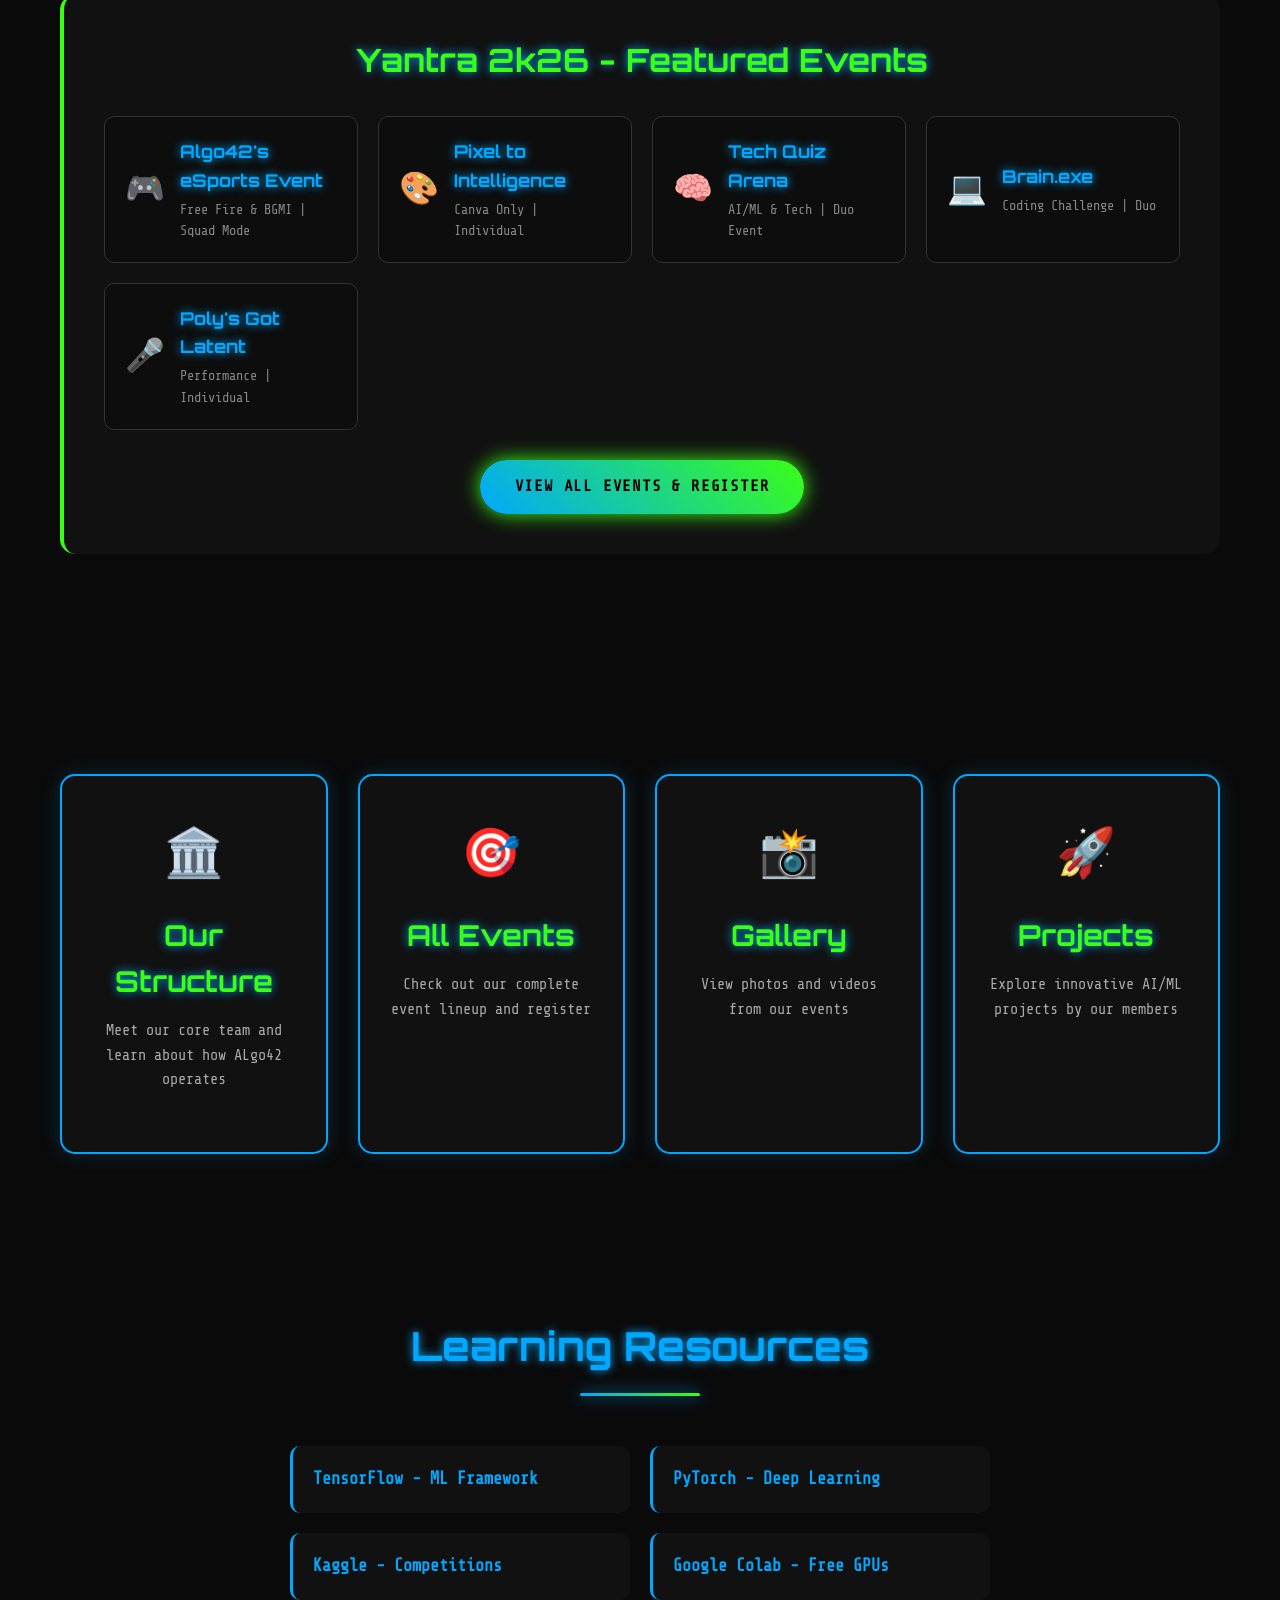
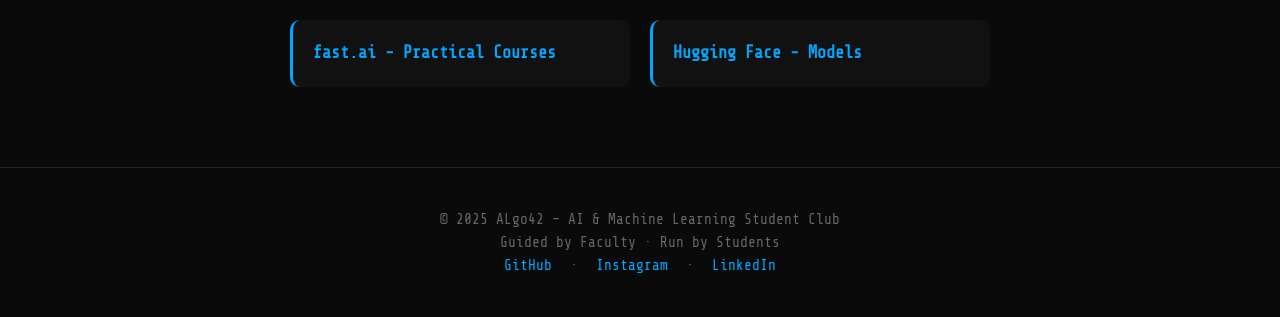
==== commit c15ee536: "Add files via upload" ====
--- a/index.html
+++ b/index.html
@@ -77,7 +77,7 @@
   <header id="hero">
     <h1>ALgo42</h1>
     <p>Explore the frontier of AI and Machine Learning with us. Innovate. Learn. Create.</p>
-    <a href="events.html" class="btn">Register Here!</a>
+    <a href="#about" class="btn">Discover More</a>
   </header>
 
   <main>
@@ -216,29 +216,5 @@
   </script>
   <script defer src="/_vercel/speed-insights/script.js"></script>
 
-<!-- Small Poster Popup -->
-<div id="posterPopup" class="small-popup">
-
-  <span class="close-btn" onclick="closePopup()">✖</span>
-
-  <a href="events.html">
-    <img src="PosterYantra2k26.jpeg" alt="Event Poster">
-  </a>
-
-</div>
-<script>
-window.onload = function() {
-  if (!localStorage.getItem("posterSeen")) {
-    document.getElementById("posterPopup").style.display = "block";
-    localStorage.setItem("posterSeen", "true");
-  }
-}
-
-function closePopup() {
-  document.getElementById("posterPopup").style.display = "none";
-}
-</script>
-
-
 </body>
 </html>
--- a/css/style.css
+++ b/css/style.css
@@ -13,39 +13,6 @@
   margin: 0;
   padding: 0;
   scroll-behavior: smooth;
-}
-.popup-overlay {
-  position: fixed;
-  top: 0;
-  left: 0;
-  width: 100%;
-  height: 100%;
-  background: rgba(0,0,0,0.85);
-  display: flex;
-  justify-content: center;
-  align-items: center;
-  z-index: 9999;
-}
-
-.popup-content {
-  position: relative;
-  max-width: 500px;
-}
-
-.popup-poster {
-  width: 100%;
-  border-radius: 10px;
-  cursor: pointer;
-}
-
-.close-btn {
-  position: absolute;
-  top: -10px;
-  right: -10px;
-  background: white;
-  padding: 5px 10px;
-  cursor: pointer;
-  border-radius: 50%;
 }
 
 body {
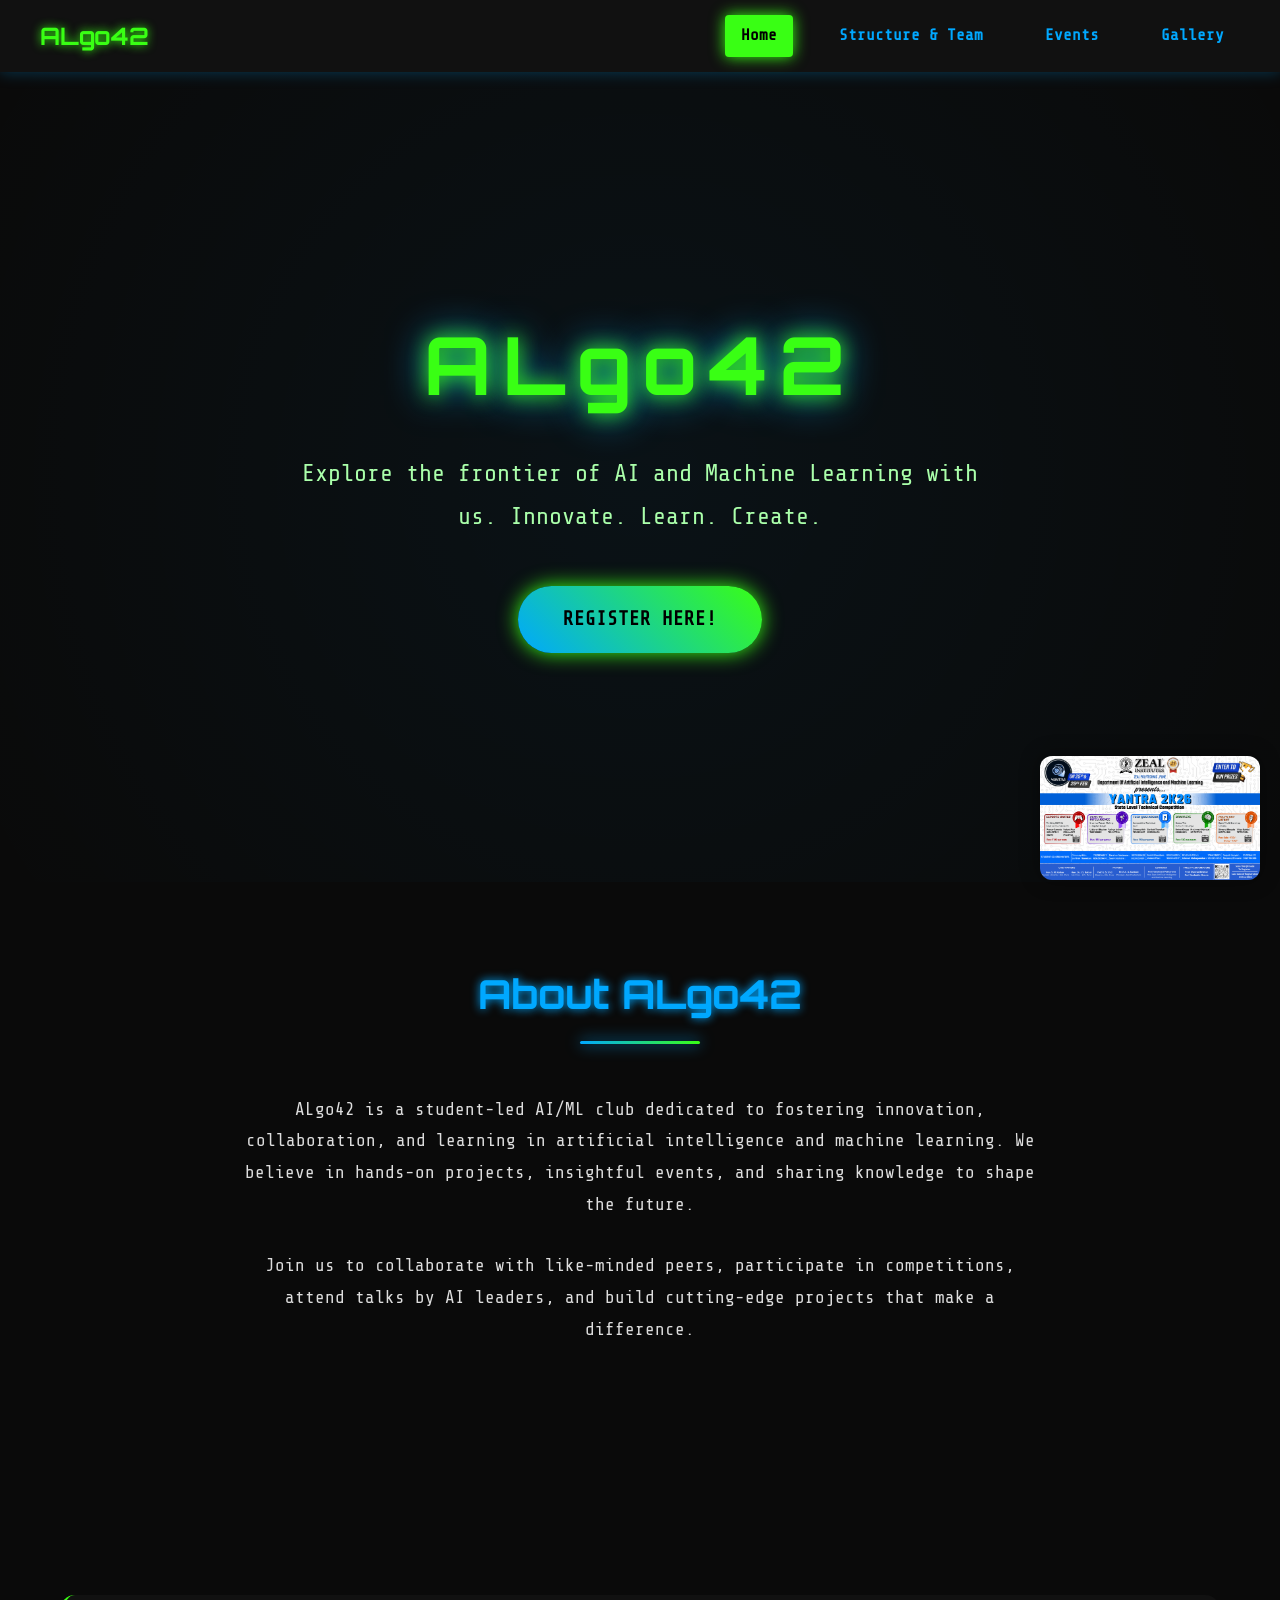
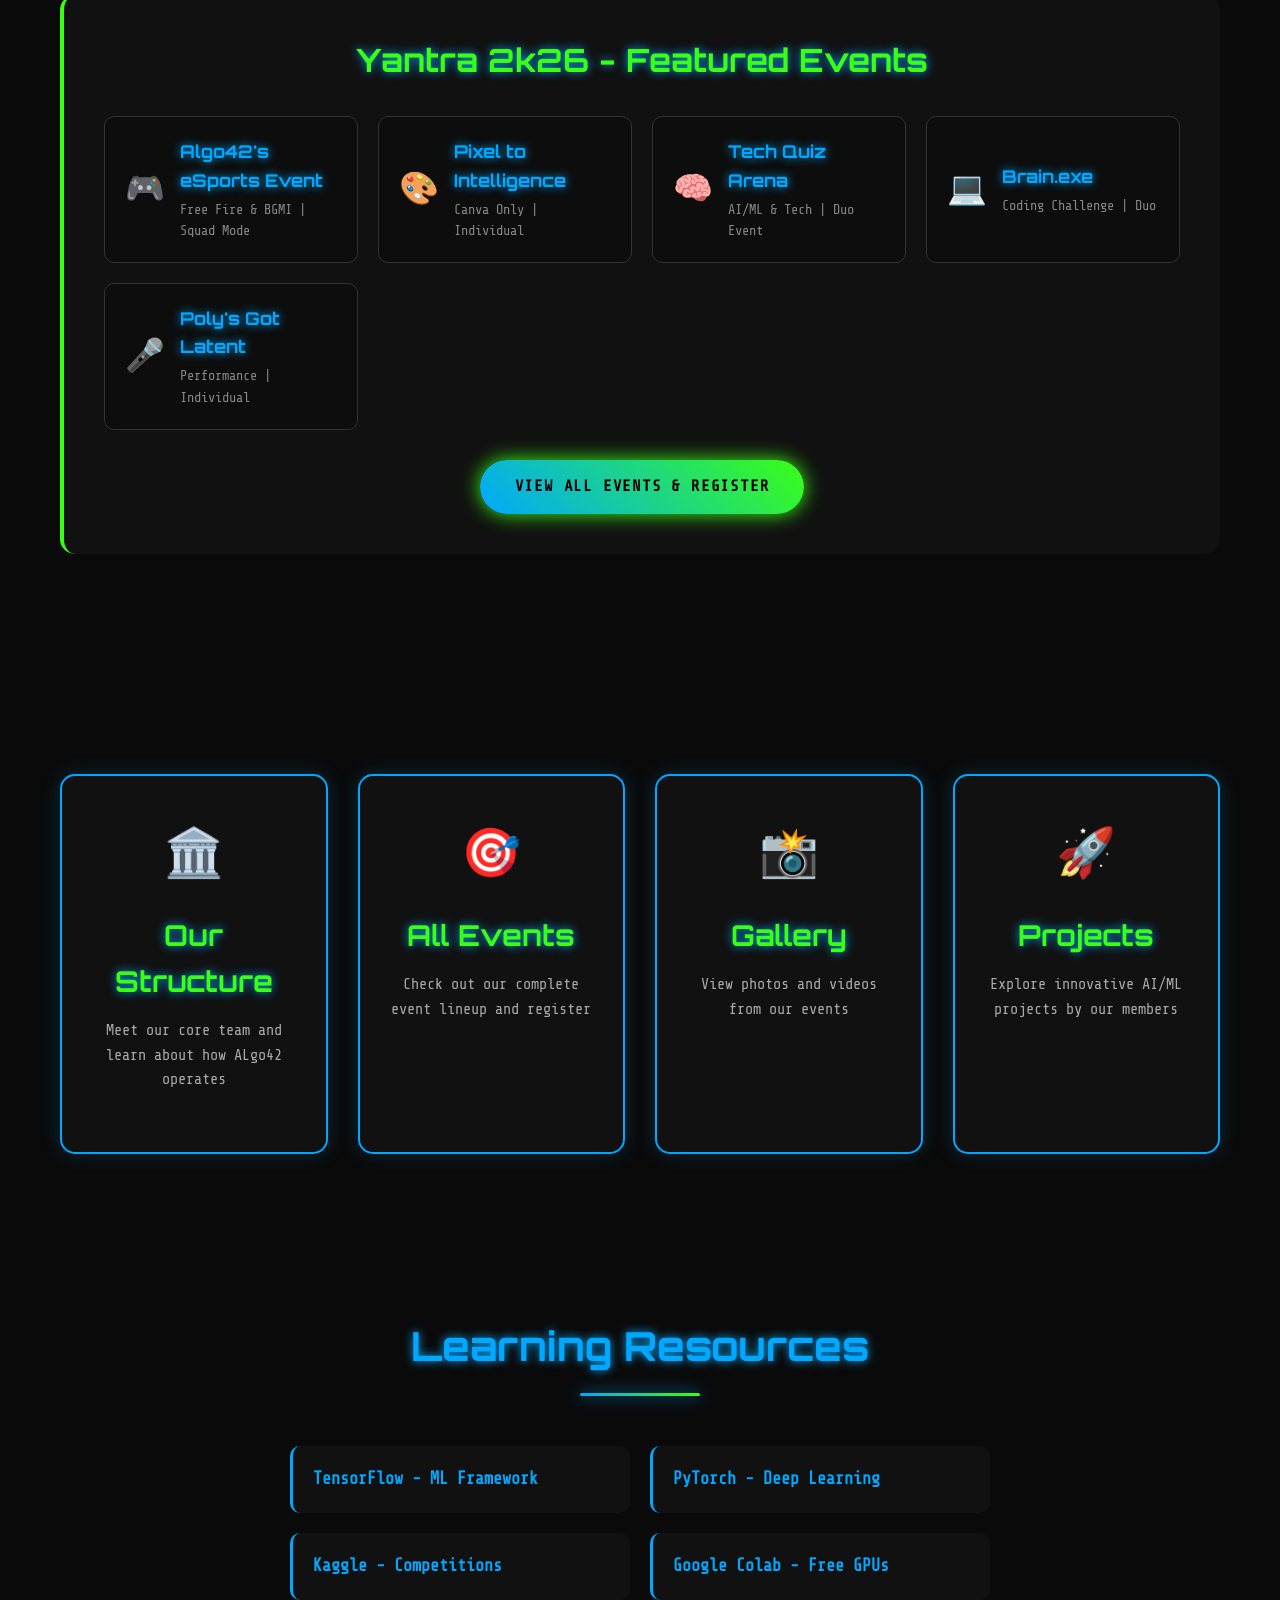
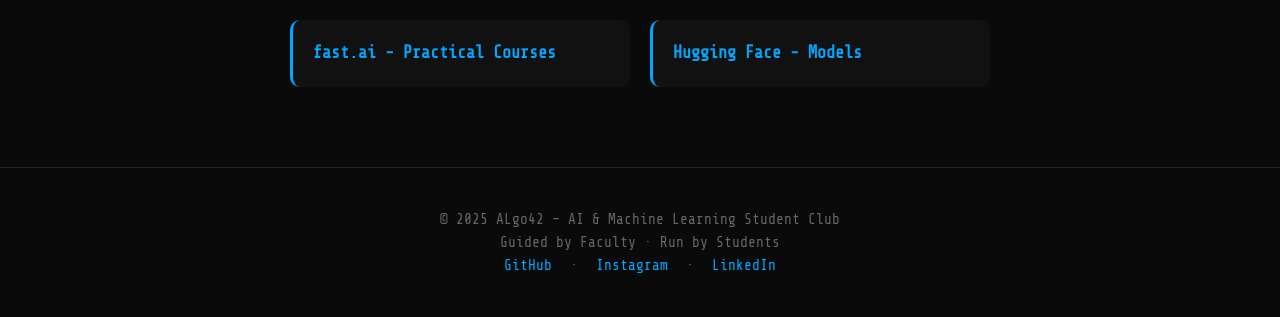
==== commit 9e4f9d70: "Update event poster image source in index.html" ====
--- a/index.html
+++ b/index.html
@@ -77,7 +77,7 @@
   <header id="hero">
     <h1>ALgo42</h1>
     <p>Explore the frontier of AI and Machine Learning with us. Innovate. Learn. Create.</p>
-    <a href="#about" class="btn">Discover More</a>
+    <a href="events.html" class="btn">Register Here!</a>
   </header>
 
   <main>
@@ -216,5 +216,29 @@
   </script>
   <script defer src="/_vercel/speed-insights/script.js"></script>
 
+<!-- Small Poster Popup -->
+<div id="posterPopup" class="small-popup">
+
+  <span class="close-btn" onclick="closePopup()">✖</span>
+
+  <a href="events.html">
+    <img src="6f680613-1.png" alt="Event Poster">
+  </a>
+
+</div>
+<script>
+window.onload = function() {
+  if (!localStorage.getItem("posterSeen")) {
+    document.getElementById("posterPopup").style.display = "block";
+    localStorage.setItem("posterSeen", "true");
+  }
+}
+
+function closePopup() {
+  document.getElementById("posterPopup").style.display = "none";
+}
+</script>
+
+
 </body>
 </html>
--- a/css/style.css
+++ b/css/style.css
@@ -13,6 +13,32 @@
   margin: 0;
   padding: 0;
   scroll-behavior: smooth;
+}
+.small-popup {
+  position: fixed;
+  bottom: 20px;
+  right: 20px;
+  width: 220px;
+  background: #111;
+  border-radius: 12px;
+  overflow: hidden;
+  box-shadow: 0 0 20px rgba(0,0,0,0.4);
+  z-index: 9999;
+}
+
+.small-popup img {
+  width: 100%;
+  display: block;
+  cursor: pointer;
+}
+
+.close-btn {
+  position: absolute;
+  top: 5px;
+  right: 8px;
+  color: white;
+  font-size: 14px;
+  cursor: pointer;
 }
 
 body {
@@ -755,11 +781,52 @@
   flex-wrap: wrap;
 }
 
+/* Improve Event Card Padding */
+.event-card {
+  padding: 35px;
+}
+
+/* Improve Button Layout */
+.event-actions {
+  margin-top: 30px;
+  display: flex;
+  gap: 15px;
+  flex-wrap: wrap;
+}
+
+/* Make buttons balanced */
+.event-actions .btn {
+  flex: 1;
+  text-align: center;
+  padding: 14px 0;
+  font-size: 0.95rem;
+  border-radius: 30px;
+  letter-spacing: 0.05em;
+  display: inline-flex;
+  align-items: center;
+  justify-content: center;
+}
+
+
+
+/* Make Register slightly dominant */
+.btn-primary {
+  box-shadow: 0 0 25px rgba(57, 255, 20, 0.4);
+}
+
+/* Smooth hover animation */
+.event-actions .btn:hover {
+  transform: translateY(-3px);
+}
+
+
 .btn-primary {
   background: linear-gradient(45deg, var(--electric-blue), var(--neon-green));
   color: black;
-  box-shadow: 0 0 20px rgba(57, 255, 20, 0.3);
-}
+  box-shadow: 0 0 20px rgba(57, 255, 20, 0.4);
+  border: none;
+}
+
 
 .btn-primary:hover {
   transform: scale(1.05);
@@ -771,6 +838,16 @@
   border: 2px solid var(--electric-blue);
   color: var(--electric-blue);
 }
+
+/* Perfect center alignment for Details button */
+.btn-secondary {
+  display: flex;
+  align-items: center;
+  justify-content: center;
+  height: 50px;
+  padding: 0 20px;
+}
+
 
 .btn-secondary:hover {
   background: var(--electric-blue);
@@ -994,6 +1071,14 @@
 
 /* Mobile Responsive */
 @media (max-width: 768px) {
+  .event-actions {
+    flex-direction: column;
+  }
+
+  .event-actions .btn {
+    width: 100%;
+  }
+
   .hamburger {
     display: flex;
   }
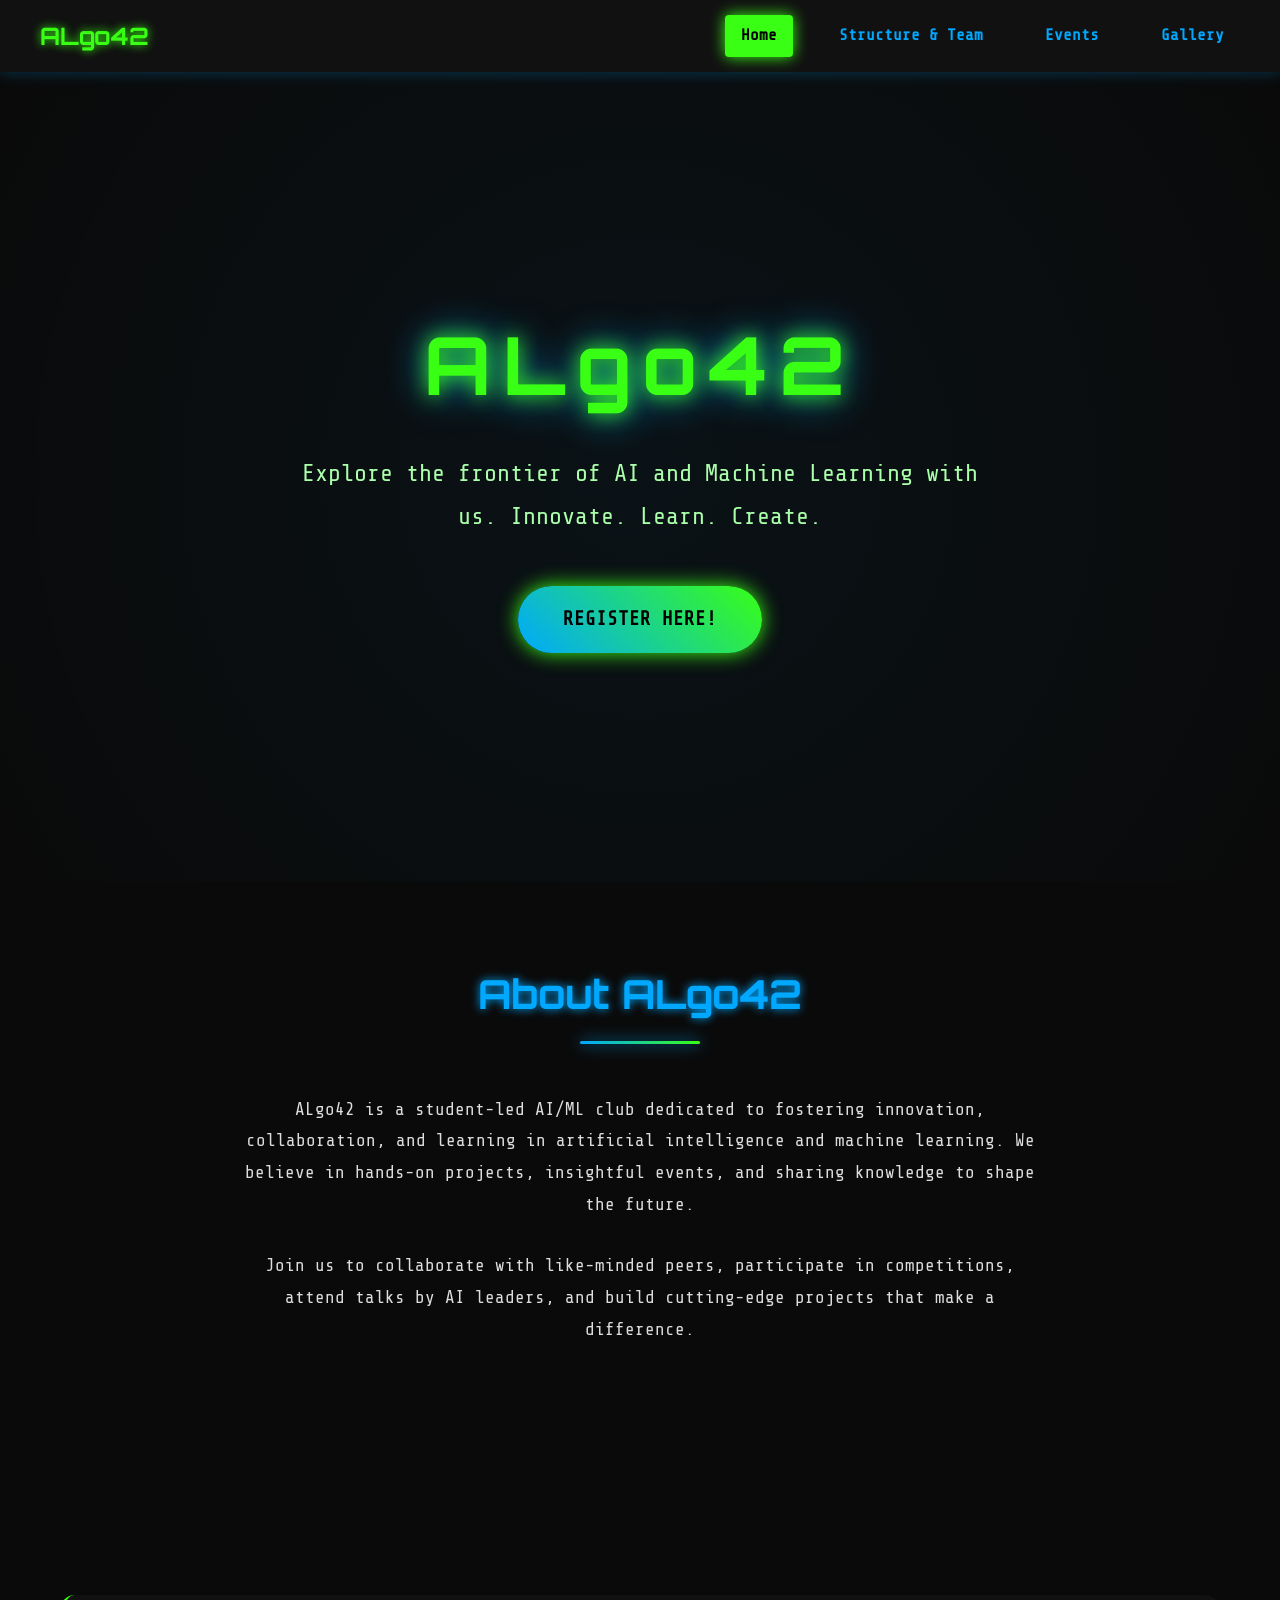
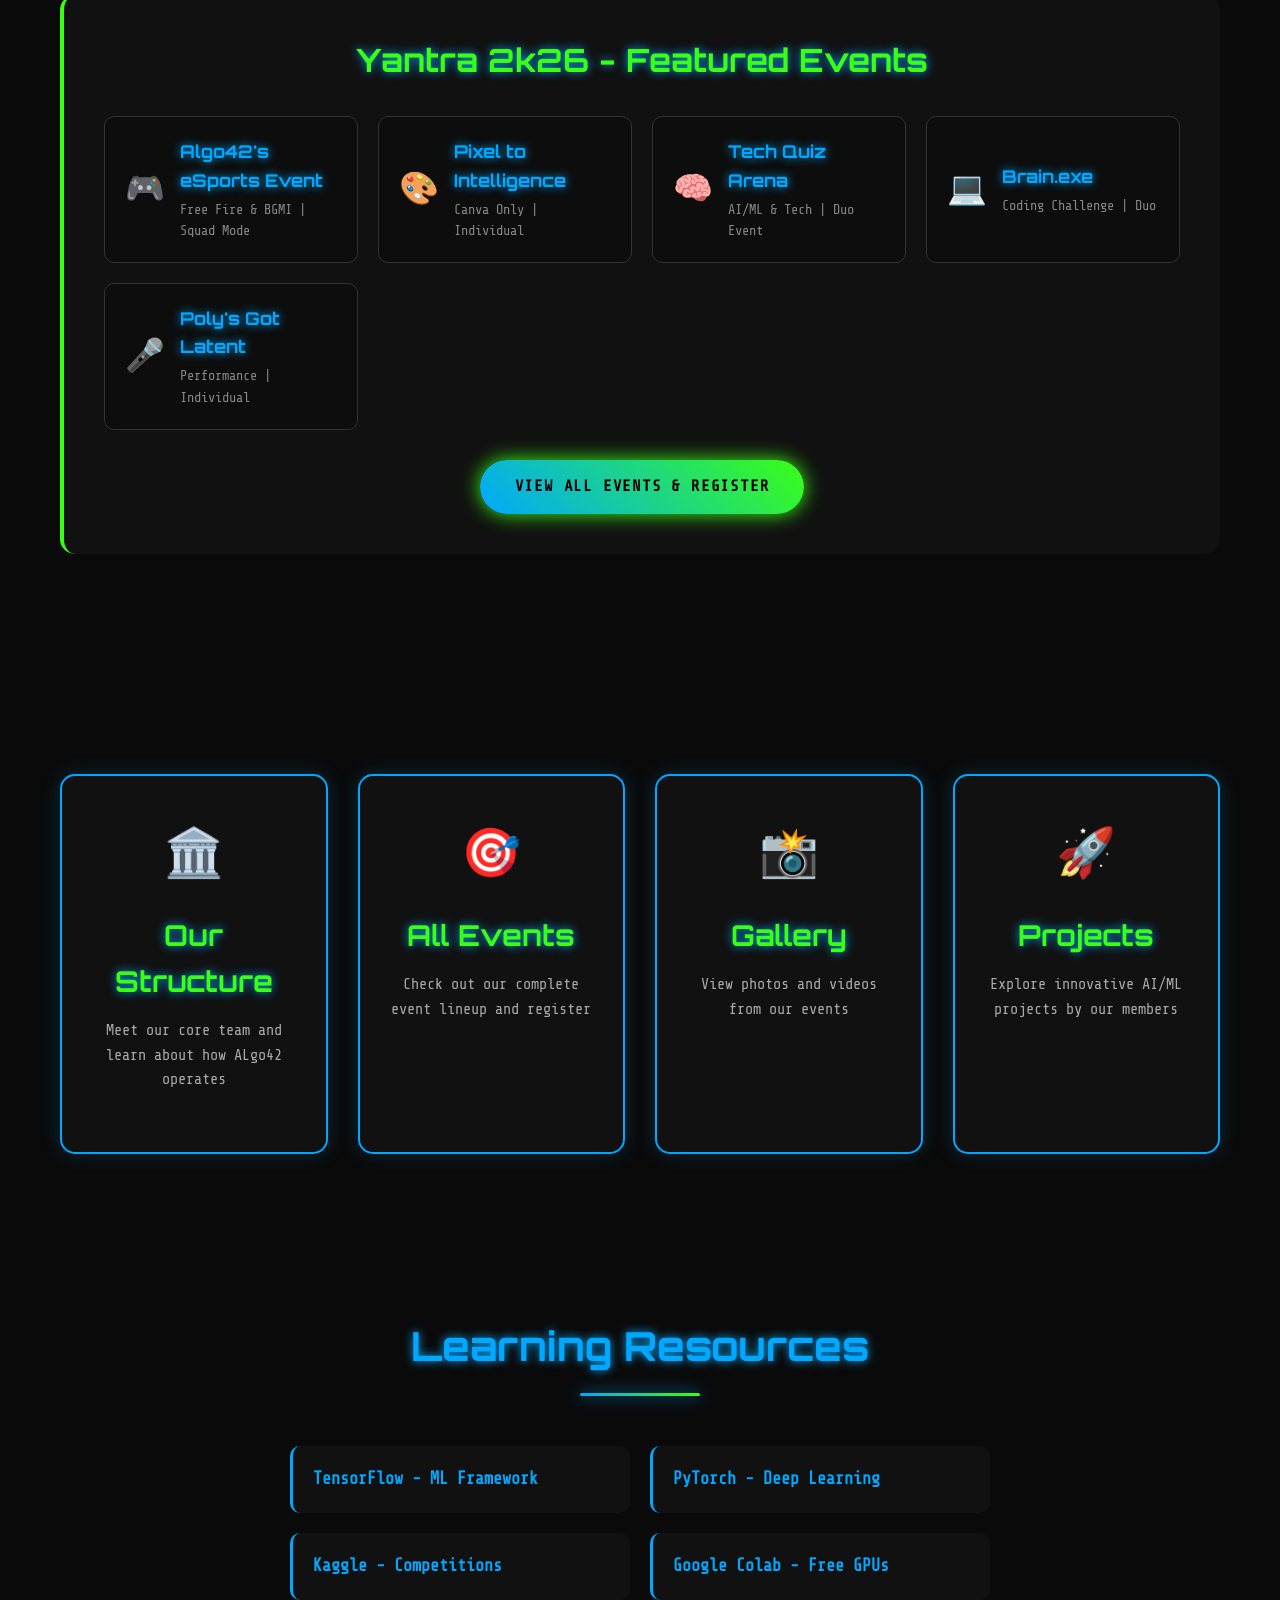
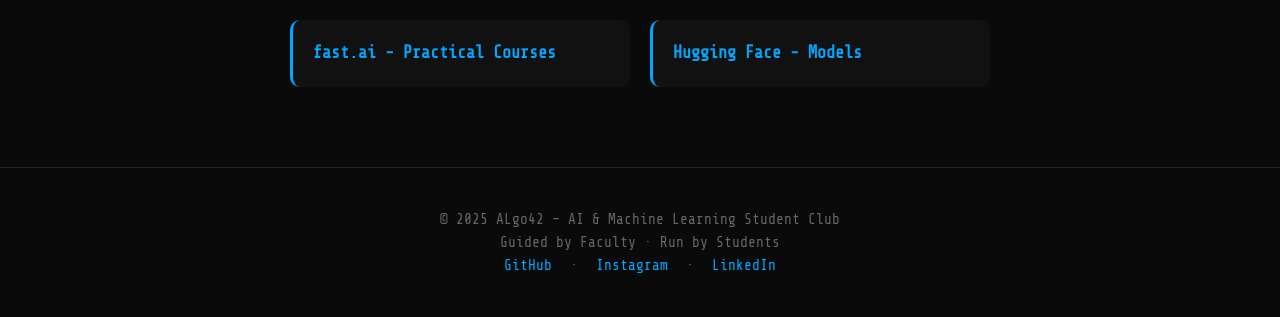
==== commit 954c0d23: "Remove small poster popup from index.html Removed the small poster popup functionality and related s" ====
--- a/index.html
+++ b/index.html
@@ -216,28 +216,8 @@
   </script>
   <script defer src="/_vercel/speed-insights/script.js"></script>
 
-<!-- Small Poster Popup -->
-<div id="posterPopup" class="small-popup">
-
-  <span class="close-btn" onclick="closePopup()">✖</span>
-
-  <a href="events.html">
-    <img src="6f680613-1.png" alt="Event Poster">
-  </a>
-
-</div>
-<script>
-window.onload = function() {
-  if (!localStorage.getItem("posterSeen")) {
-    document.getElementById("posterPopup").style.display = "block";
-    localStorage.setItem("posterSeen", "true");
-  }
-}
-
-function closePopup() {
-  document.getElementById("posterPopup").style.display = "none";
-}
-</script>
+
+
 
 
 </body>
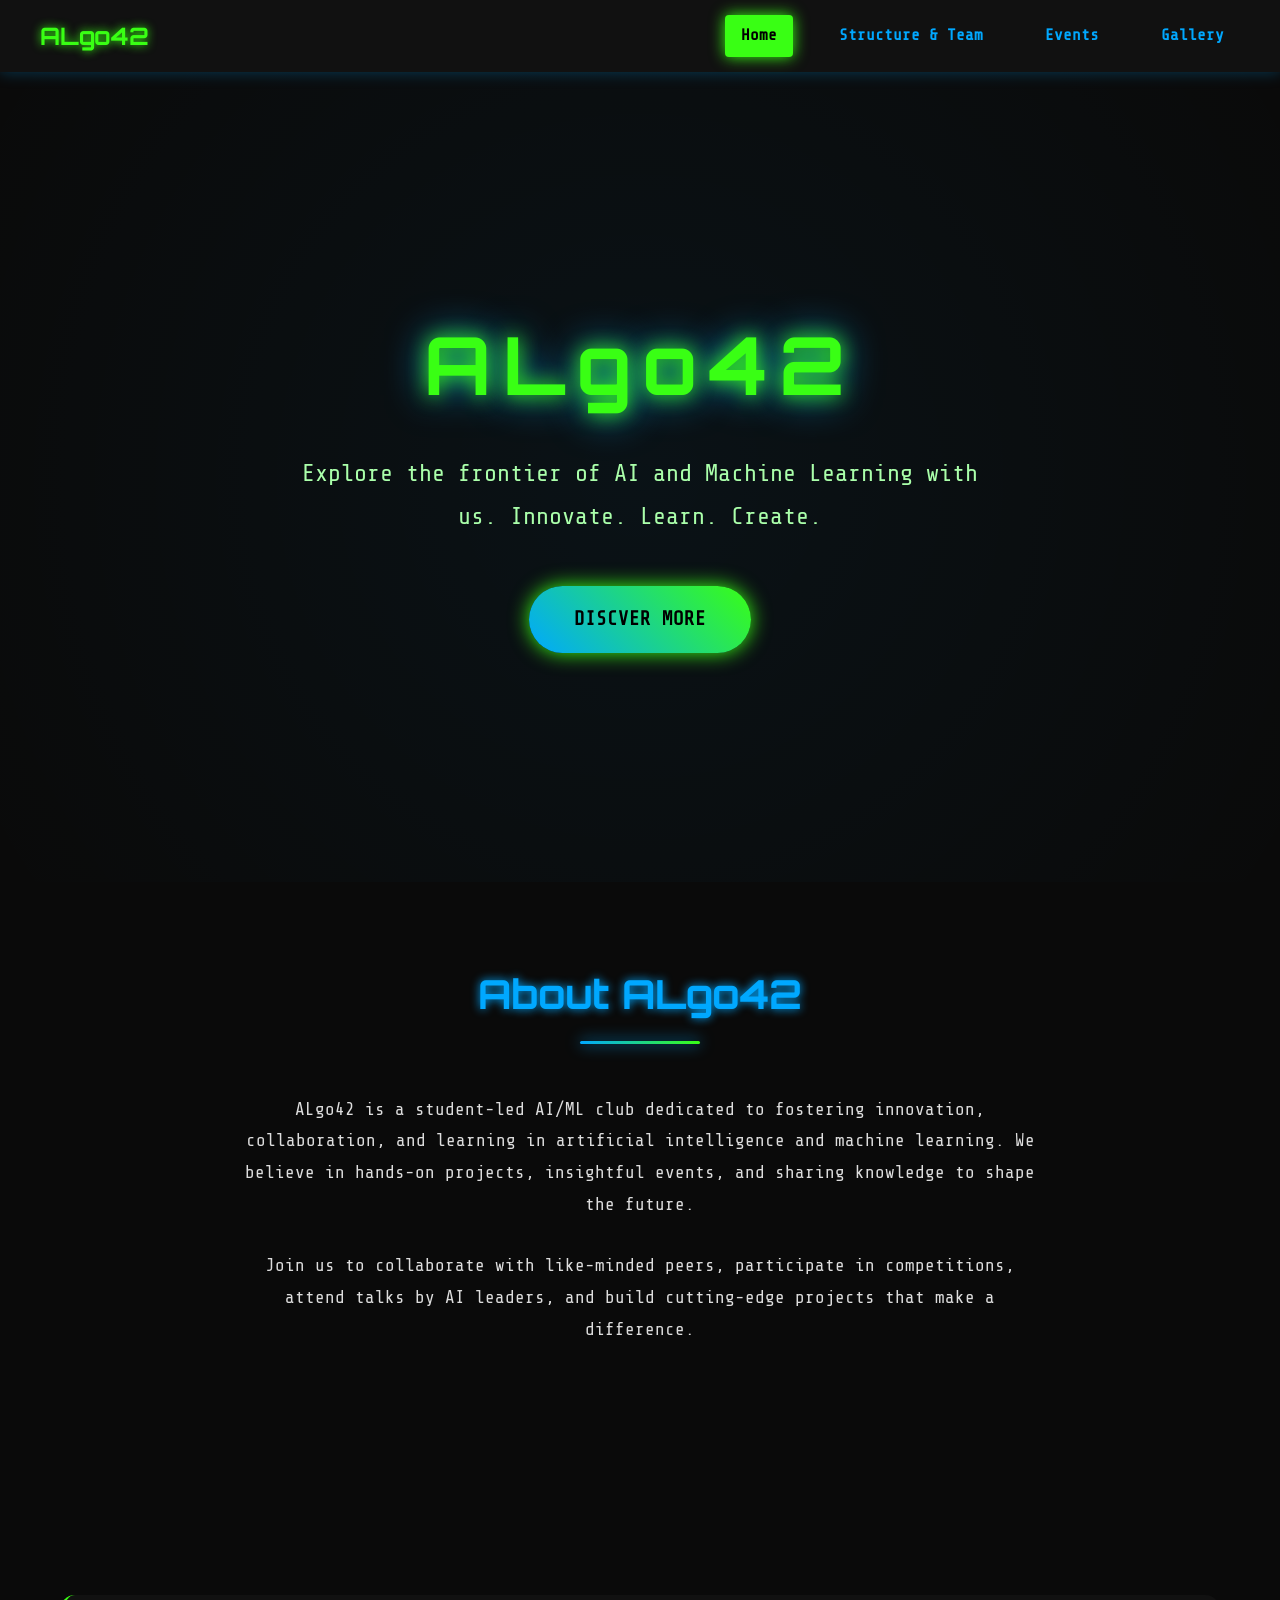
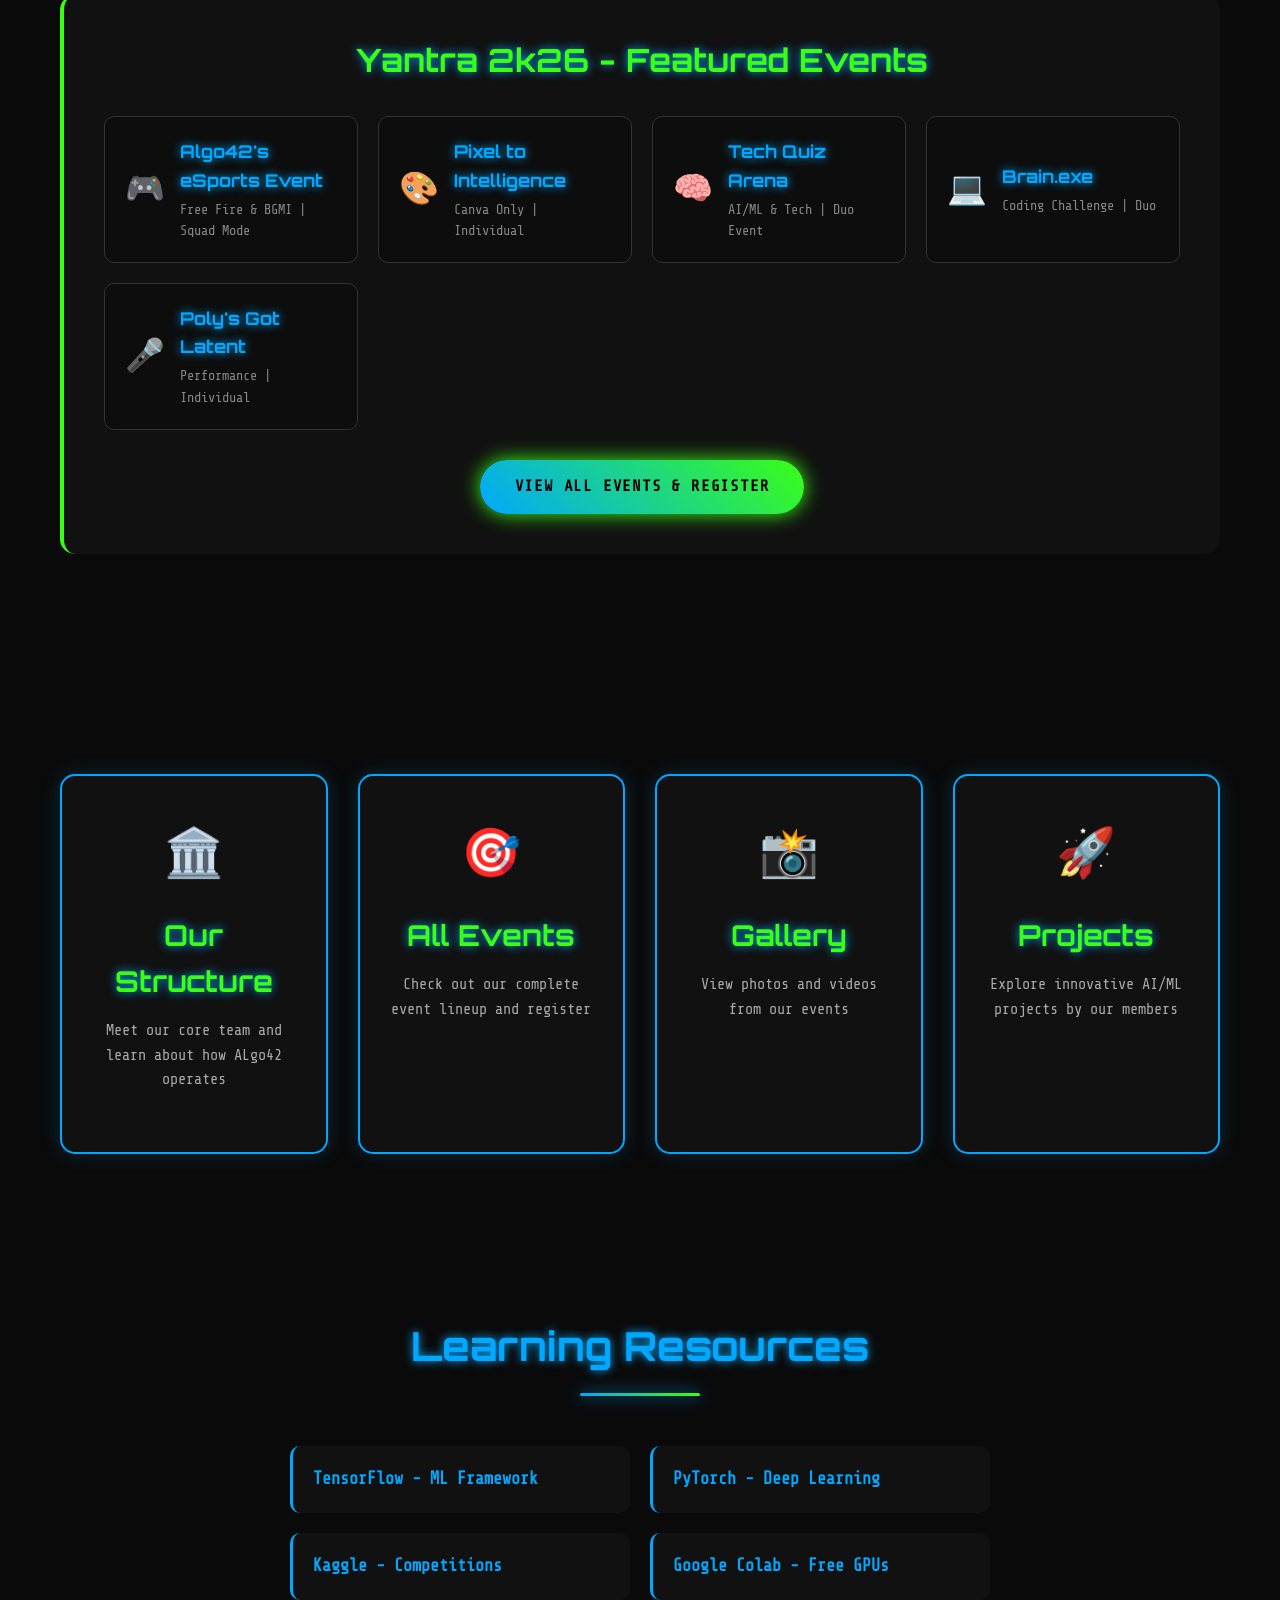
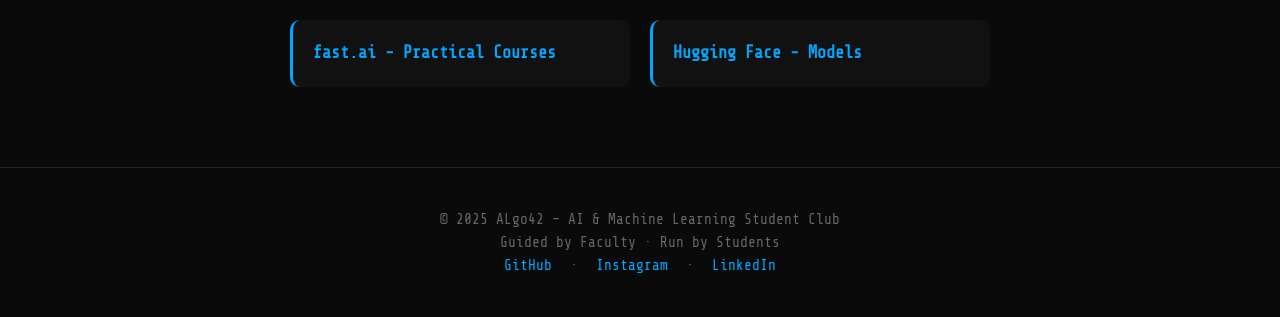
==== commit 523eeb8e: "Update button link to 'Discover more'" ====
--- a/index.html
+++ b/index.html
@@ -77,7 +77,7 @@
   <header id="hero">
     <h1>ALgo42</h1>
     <p>Explore the frontier of AI and Machine Learning with us. Innovate. Learn. Create.</p>
-    <a href="events.html" class="btn">Register Here!</a>
+    <a href="#about" class="btn">Discver more</a>
   </header>
 
   <main>
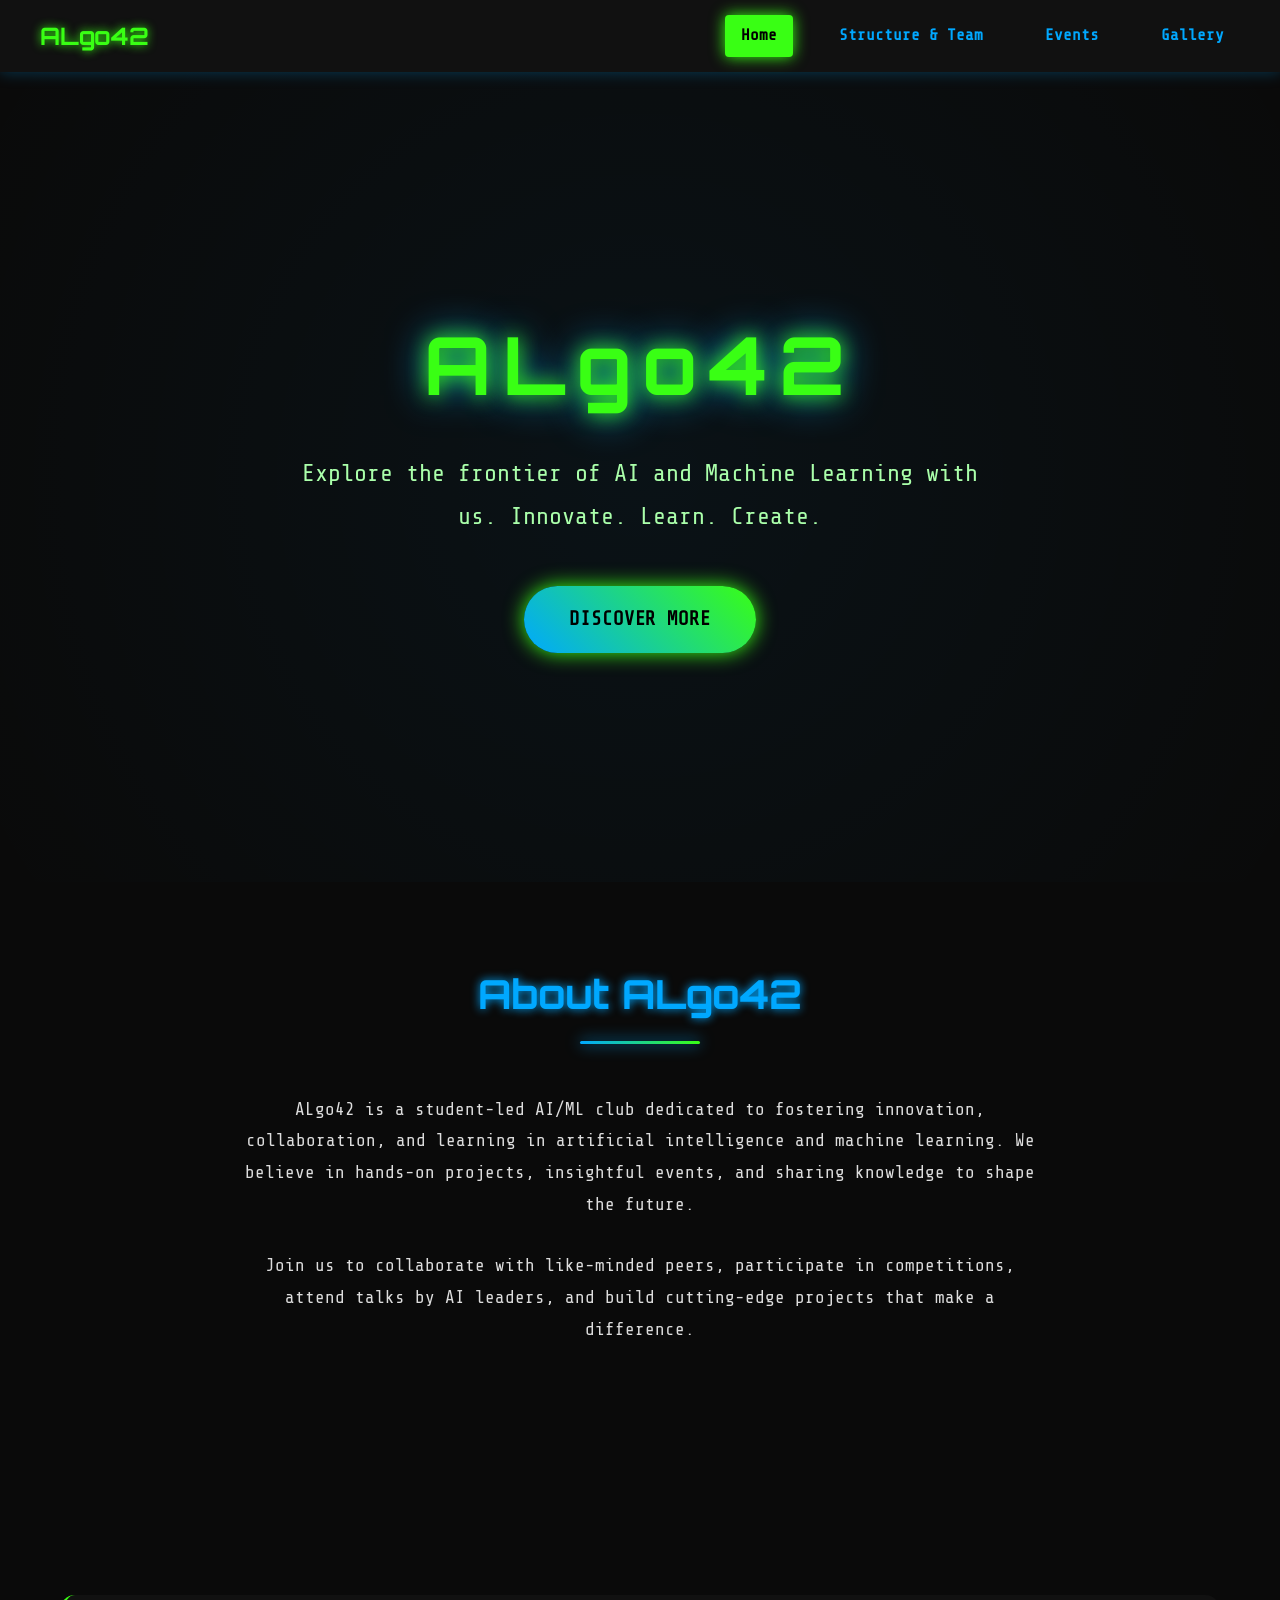
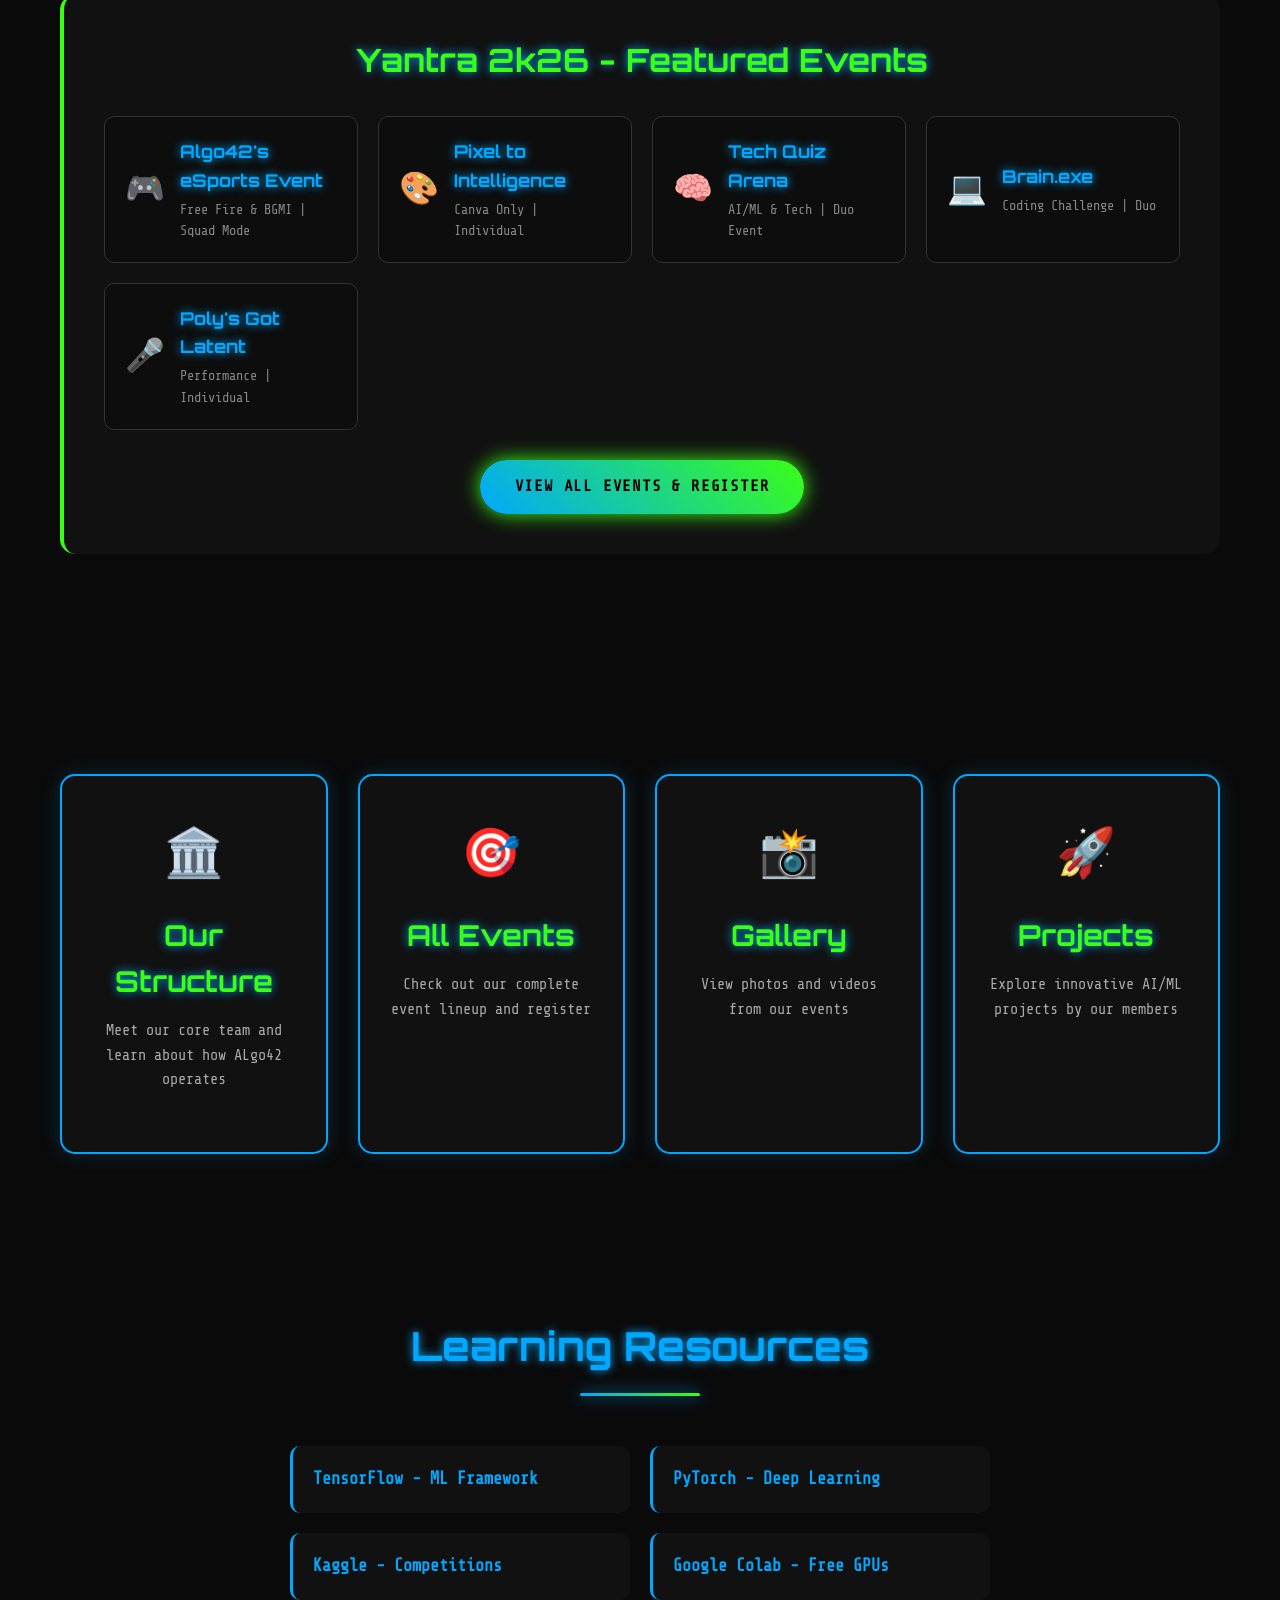
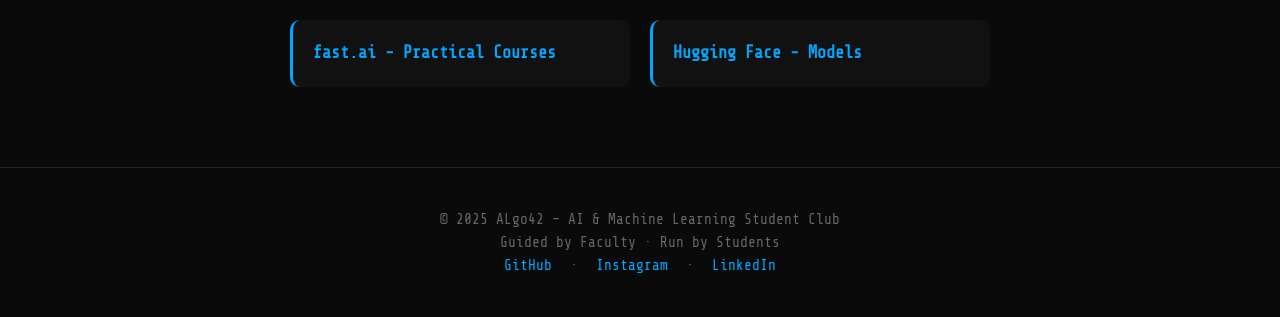
==== commit 36dfe770: "Fix typo in button text from 'Discver' to 'Discover'" ====
--- a/index.html
+++ b/index.html
@@ -77,7 +77,7 @@
   <header id="hero">
     <h1>ALgo42</h1>
     <p>Explore the frontier of AI and Machine Learning with us. Innovate. Learn. Create.</p>
-    <a href="#about" class="btn">Discver more</a>
+    <a href="#about" class="btn">Discover more</a>
   </header>
 
   <main>
